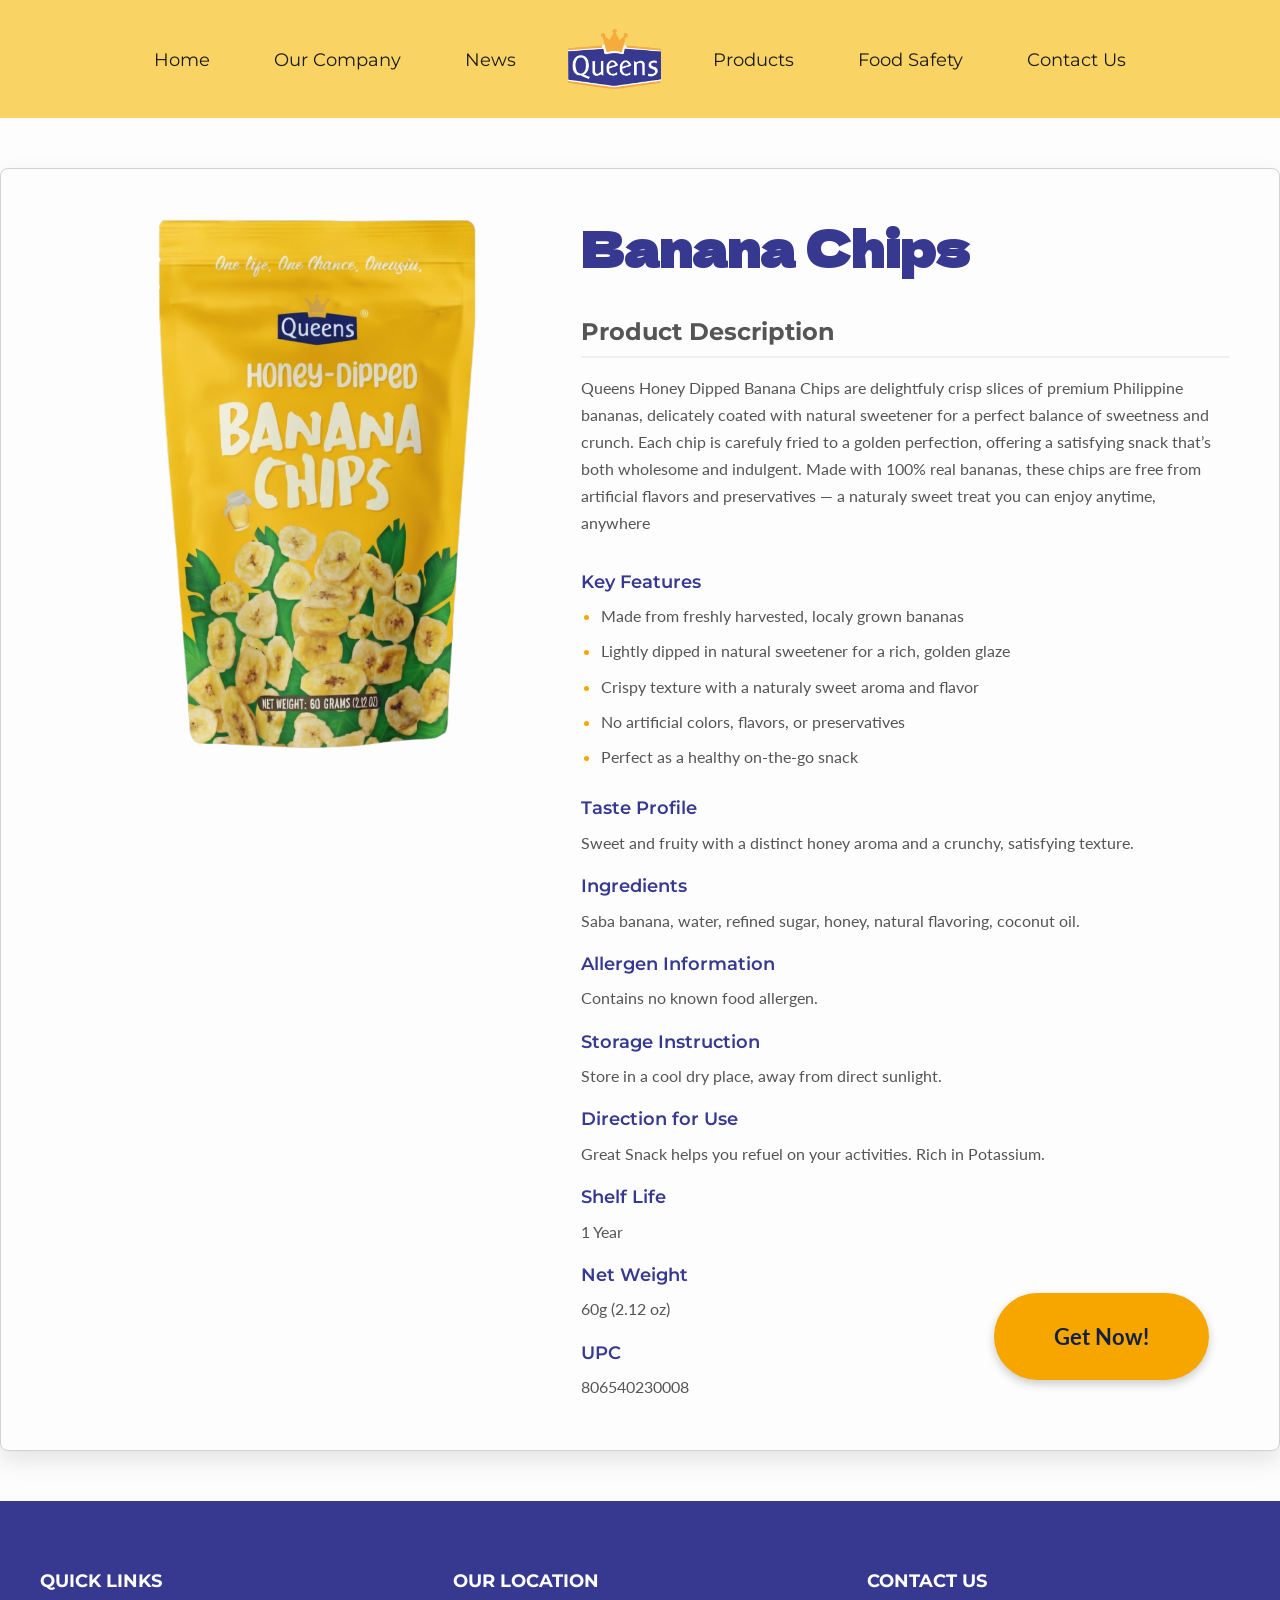
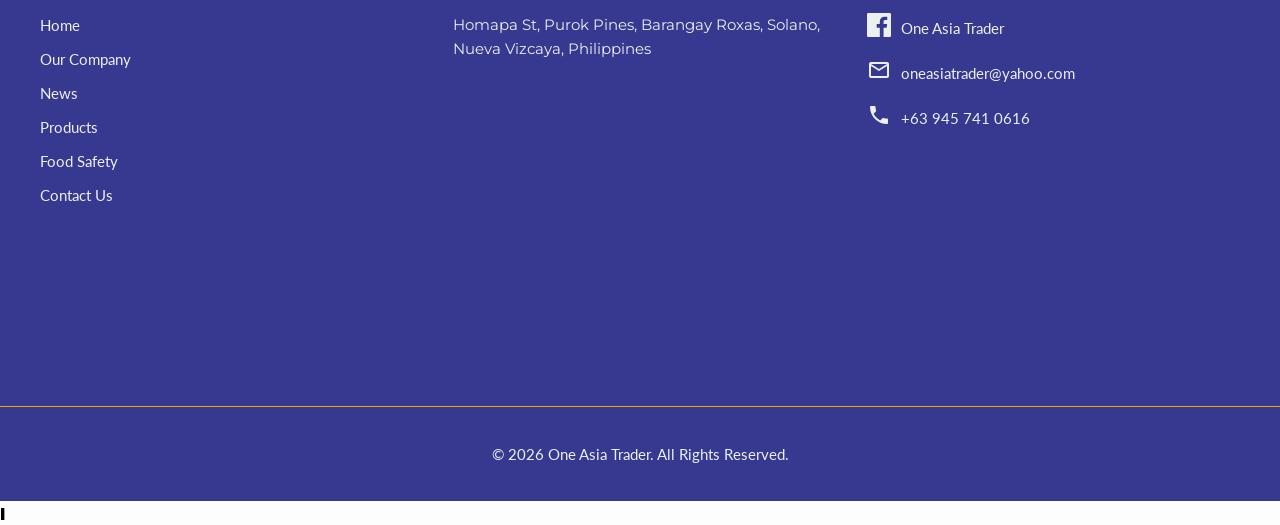
==== html/bananachips.html @ 2230888a "Update Javascript and Website responsiveness" ====
<!DOCTYPE html>
<html lang="en">
<head>
    <meta charset="UTF-8">
    <meta name="viewport" content="width=device-width, initial-scale=1.0">
    <meta name="description" content="One Asia Trader is a food products company that offers quality Filipino favorites such as coco jam, ube spread, raw forest honey, and banana chips. The website highlights the company’s story, product line, food safety certifications, latest news, and contact details, reflecting its commitment to quality, community, and customer satisfaction.">
    <title>One Asia Trader - Banana Chips</title>
    <link rel="stylesheet" href="../css/stylesheet.css">
    <link href="https://fonts.googleapis.com/css2?family=DM+Sans:ital,opsz,wght@0,9..40,100..1000;1,9..40,100..1000&family=Dela+Gothic+One&family=Lato:ital,wght@0,100;0,300;0,400;0,700;0,900;1,100;1,300;1,400;1,700;1,900&family=Montserrat:ital,wght@0,100..900;1,100..900&family=Mouse+Memoirs&family=Noto+Sans+JP:wght@100..900&family=Praise&family=Roboto:ital,wght@0,100..900;1,100..900&display=swap" rel="stylesheet">
    <link rel = "icon" href = "../Assets/Misc/logo-16x16.png">
</head>
<main>

    <header>
        <!-- Navigation Bar -->
        <nav>
            <div class="navbar">
                <ul class="nav-menu">
                    <li><a href="../index.html">Home</a></li>
                    <li><a href="./company.html">Our Company</a></li>
                    <li><a href="./news.html">News</a></li>
                    
                    <li class="logo-li">
                        <a href="../index.html" id="logo-nav-toggle">
                            <img src="../Assets/Misc/one asia trader logo png.png" alt="One Asia Trader Logo" class="logo">
                        </a>
                    </li>
                    
                    <li><a href="./products.html">Products</a></li>
                    <li><a href="./foodsafety.html">Food Safety</a></li>
                    <li><a href="./contact.html">Contact Us</a></li>
                </ul>
            </div>
        </nav>  
    </header>

    <main>
        <section class="product-section banana-chips">
  
            <div class="product-image-container">
                <img src="../Assets/Products/Honey Dipped Banana Chips.png" alt="Banana Chips" class="product-image">
            </div>

            <div class="product-details-container">

                <h1 class="product-title">Banana Chips</h1>
                <div class="product-description">
                    <h2>Product Description</h2>
                    <p>Queens Honey Dipped Banana Chips are delightfuly crisp slices of premium Philippine bananas, delicately coated with natural sweetener for a perfect balance of sweetness and crunch. Each chip is carefuly fried to a golden perfection, offering a satisfying snack that’s both wholesome and indulgent. Made with 100% real bananas, these chips are free from artificial flavors and preservatives — a naturaly sweet treat you can enjoy anytime, anywhere</p>
                </div>

                <div class="product-specs">
                    <div class="spec-item">
                        <h3>Key Features</h3>
                        <ul class="features-list">
                            <li>Made from freshly harvested, localy grown bananas</li>
                            <li>Lightly dipped in natural sweetener for a rich, golden glaze</li>
                            <li>Crispy texture with a naturaly sweet aroma and flavor</li>
                            <li>No artificial colors, flavors, or preservatives</li>
                            <li>Perfect as a healthy on-the-go snack</li>
                        </ul>
                    </div>

                    <div class="spec-item">
                        <h3>Taste Profile</h3>
                        <p>Sweet and fruity with a distinct honey aroma and a crunchy, satisfying texture.</p>
                    </div>

                    <div class="spec-item">
                        <h3>Ingredients</h3>
                        <p>Saba banana, water, refined sugar, honey, natural flavoring, coconut oil.</p>
                    </div>
                
                    <div class="spec-item">
                        <h3>Allergen Information</h3>
                        <p>Contains no known food allergen.</p>
                    </div>

                    <div class="spec-item">
                        <h3>Storage Instruction</h3>
                        <p>Store in a cool dry place, away from direct sunlight.</p>
                    </div>

                    <div class="spec-item">
                        <h3>Direction for Use</h3>
                        <p>Great Snack helps you refuel on your activities. Rich in Potassium.</p>
                    </div>

                    <div class="spec-item">
                        <h3>Shelf Life</h3>
                        <p>1 Year</p>
                    </div>

                    <div class="spec-item">
                        <h3>Net Weight</h3>
                        <p>60g (2.12 oz)</p>
                    </div>

                    <div class="spec-item">
                        <h3>UPC</h3>
                        <p>806540230008</p>
                    </div>
                </div>
                <a href="./contact.html" class="get-now-button">Get Now!</a>
            </div>
        </section>
    </main>
        <!-- Footer -->
        <footer class="site-footer">
       
            <div class="footer-main-content">
                <div class="footer-column footer-links">
                    <h3>Quick Links</h3>
                    <ul>
                        <li><a href="../index.html">Home</a></li>
                        <li><a href="../html/company.html">Our Company</a></li>
                        <li><a href="../html/news.html">News</a></li>
                        <li><a href="../html/products.html">Products</a></li>
                        <li><a href="../html/foodsafety.html">Food Safety</a></li>
                        <li><a href="../html/contact.html">Contact Us</a></li>
                    </ul>
                </div>
    
                <div class="footer-column footer-address">
                    <h3>Our Location</h3>
                    <p>Homapa St, Purok Pines, Barangay Roxas, Solano, Nueva Vizcaya, Philippines</p>
                    <div class="map-container">
                    <iframe src="https://www.google.com/maps/embed?pb=!1m18!1m12!1m3!1d6006.556764606794!2d121.18016571679611!3d16.522514137533182!2m3!1f0!2f0!3f0!3m2!1i1024!2i768!4f13.1!3m3!1m2!1s0x33904130c73280a3%3A0x4b2d24a8933a1920!2sHomapa%20St%2C%20Solano%2C%20Nueva%20Vizcaya%2C%20Philippines!5e1!3m2!1sen!2sus!4v1776072934581!5m2!1sen!2sus" 
                        style="border:0;" 
                        allowfullscreen="" 
                        loading="lazy" 
                        referrerpolicy="no-referrer-when-downgrade">
                    </iframe>
                    </div>
                </div>
    
                <div class="footer-column footer-social">
                    <h3>Contact Us</h3>
                    <div class="social-links">
                        <div class="social-item">
                            <a href="https://www.facebook.com/oneasiatrader.2016" target="_blank" class="social-icon" aria-label="Facebook"><svg xmlns="http://www.w3.org/2000/svg" viewBox="0 0 24 24"><path d="M22.675 0h-21.35c-.732 0-1.325.593-1.325 1.325v21.351c0 .731.593 1.324 1.325 1.324h11.494v-9.294h-3.128v-3.622h3.128v-2.671c0-3.1 1.893-4.788 4.659-4.788 1.325 0 2.463.099 2.795.142v3.24h-1.918c-1.504 0-1.795.715-1.795 1.763v2.313h3.587l-.467 3.622h-3.12v9.293h6.116c.73 0 1.323-.593 1.323-1.325v-21.35c0-.732-.593-1.325-1.325-1.325z"/></svg></a>
                            <a href="https://www.facebook.com/oneasiatrader.2016" target="_blank" class="social-link-text">One Asia Trader</a>
                        </div>
                        <div class="social-item">
                            <a href="mailto:oneasiatrader@yahoo.com" class="social-icon" aria-label="Email"><svg xmlns="http://www.w3.org/2000/svg" viewBox="0 0 24 24"><path d="M22 6c0-1.1-.9-2-2-2H4c-1.1 0-2 .9-2 2v12c0 1.1.9 2 2 2h16c1.1 0 2-.9 2-2V6zm-2 0l-8 5-8-5h16zm0 12H4V8l8 5 8-5v10z"/></svg></a>
                            <a href="mailto:oneasiatrader@yahoo.com" class="social-link-text">oneasiatrader@yahoo.com</a>
                        </div>
                        <div class="social-item">
                            <a href="tel:+639457410616" class="social-icon" aria-label="Phone"><svg xmlns="http://www.w3.org/2000/svg" viewBox="0 0 24 24"><path d="M6.62 10.79c1.44 2.83 3.76 5.14 6.59 6.59l2.2-2.2c.27-.27.67-.36 1.02-.24 1.12.37 2.33.57 3.57.57.55 0 1 .45 1 1V20c0 .55-.45 1-1 1-9.39 0-17-7.61-17-17 0-.55.45-1 1-1h3.5c.55 0 1 .45 1 1 0 1.25.2 2.45.57 3.57.11.35.02.74-.25 1.02l-2.2 2.2z"/></svg></a>
                            <a href="tel:+639457410616" class="social-link-text">+63 945 741 0616</a>
                        </div>
                    </div>
                </div>
            </div>
            
            <div class="footer-bottom">
                <p>&copy; 2026 One Asia Trader. All Rights Reserved.</p>
            </div>
        </footer>

        <script src="../js/website.js"></script>|
        
</body>
</html>
---- css/stylesheet.css ----
body
{
   margin: 0;
   font-family: 'Dela Gothic One', 'Lato', 'Montserrat', sans-serif;
   background-color:  #fdfdfd;
}

/* Navigation Bar CSS */
.navbar {
    background-color: #f9d464;
    margin-top: 0px;
    padding: 5px 0;
}

.navbar ul {
    display: flex;
    justify-content: center;
    align-items: center; 
    list-style: none;
    margin: 0;
    padding: 0;
}

.navbar li {
    margin: 0 20px;
}

.navbar img {
    max-height: 60px;
    max-width: 200px;           
    width: auto;
}

.navbar .logo {
    display: block;
    transition: transform 0.3s ease-in-out;
}

.navbar li a {
    color: #191919;
    text-decoration: none;
    font-family: 'Montserrat', sans-serif;
    font-size: 1.1rem;
    transition: color 0.3s, background-color 0.3s, font-size 0.3s;
    padding: 8px 12px; 
}

.navbar li:not(.logo-li) a:hover {
    background-color: #f7a600;
    color: #373990;
    font-size: 22px;
}

.navbar .logo-li:hover .logo {
    transform: scale(1.2);
}

/*Banner Section CSS*/
.banner-container {
    position: relative;
    width: 100%;
    height: 80vh;
    overflow: hidden;
    background-color: #333;
    display: flex;
    justify-content: center;
    align-items: center;
}

.slideshow-image {
    position: absolute;
    top: 0;
    left: 0;
    width: 100%;
    height: 100%;
    object-fit: cover;
    opacity: 0;
    animation: imageFade 28s infinite;
}

.banner-overlay {
    position: absolute;
    top: 0;
    left: 0;
    right: 0;
    bottom: 0;
    background-color: rgba(0, 0, 0, 0.5);
    z-index: 1;
}

.banner-content {
    position: relative;
    z-index: 2;
    color: white;
    text-align: center;
    padding: 0 20px;
}

.main-heading {
    font-size: 5.5rem;
    font-weight: bold;
    font-family: 'Dela Gothic One', sans-serif;
    margin: 0;
    line-height: 1.2;
}

.tagline {
    font-size: 1.5rem;
    font-family: 'Lato', sans-serif;
    font-weight: 300;
    margin-top: 10px;
    margin-bottom: 30px;
}

.btn-get-started {
    display: inline-block;
    background-color: #f7a600;
    color: #14213d;
    font-family: 'Montserrat', sans-serif;
    font-size: 1.1rem;
    font-weight: bold;
    text-decoration: none;
    padding: 15px 35px;
    border-radius: 50px;
    transition: all 0.3s ease;
}

.btn-get-started:hover {
    background-color: #ffffff;
    transform: translateY(-3px); 
    box-shadow: 0 10px 20px rgba(0, 0, 0, 0.2);
}

/* --- Animation --- */
.slideshow-image:nth-child(1) {
    animation-delay: 0s;
}

.slideshow-image:nth-child(2) {
    animation-delay: 4s;
}

.slideshow-image:nth-child(3) {
    animation-delay: 8s;
}

.slideshow-image:nth-child(4) {
    animation-delay: 12s;
}

.slideshow-image:nth-child(5) {
    animation-delay: 16s;
}

.slideshow-image:nth-child(6) {
    animation-delay: 20s;
}

.slideshow-image:nth-child(7) {
    animation-delay: 24s;
}

@keyframes imageFade {
    0% { opacity: 0; }
    7% { opacity: 1; } 
    14% { opacity: 1; } 
    21% { opacity: 0; } 
    100% { opacity: 0; }
}

/* Main Content Home CSS */
.know-us-section {
    padding: 80px 20px; 
    text-align: center;
    background-color: #fdfdfd;
}

.section-heading {
    max-width: 700px; 
    margin: 0 auto 50px auto; 
}

.section-heading h2 {
    font-family: 'Dela Gothic One', sans-serif;
    font-size: 3rem;
    color: #373990; 
    margin-bottom: 15px;
}

.section-heading p {
    font-family: 'Lato', sans-serif;
    font-size: 1.1rem;
    color: #555;
    line-height: 1.6;
}


.box-grid {
    display: grid;
    grid-template-columns: repeat(4, 1fr); 
    gap: 30px;
    max-width: 1200px;
    margin: 0 auto;
}

.box-card {
    background-color: #ffffff;
    border-radius: 15px; 
    box-shadow: 0 4px 20px rgba(0, 0, 0, 0.08);
    overflow: hidden;
    text-align: left;
    transition: transform 0.3s ease, box-shadow 0.3s ease;
}

.box-card:hover {
    transform: translateY(-10px); 
    box-shadow: 0 12px 25px rgba(0, 0, 0, 0.12);
}

.box-card img {
    width: 100%;
    height: auto; 
    display: block;
}

.card-content {
    padding: 25px;
}

.card-content h3 {
    font-family: 'Montserrat', sans-serif;
    font-size: 1.4rem;
    color: #333;
    margin-top: 0;
    margin-bottom: 10px;
}

.card-content p {
    font-family: 'Lato', sans-serif;
    font-size: 1rem;
    color: #666;
    line-height: 1.5;
}


.read-more-link {
    display: inline-block;
    margin-top: 15px; 
    font-family: 'Montserrat', sans-serif;
    font-weight: bold;
    color: #373990;
    text-decoration: none;
    transition: color 0.3s ease;
}

.read-more-link:hover {
    color: #f7a600; 
    text-decoration: underline; 
}

/*Footer CSS*/

.site-footer {
    background-color: #373990;
    color: #ecf0f1;
    font-size: 15px;
    line-height: 24px;
}

.footer-main-content {
    display: flex;
    flex-wrap: wrap;
    gap: 40px;
    max-width: 1200px;
    margin: 0 auto;
    padding: 50px 20px 0;
}

.footer-column {
    flex: 1;
    min-width: 280px;
    margin-bottom: 30px;
}

.footer-column h3 {
    color: #fff;
    font-size: 18px;
    margin-bottom: 20px;
    text-transform: uppercase;
    font-family: 'Montserrat', sans-serif;
}

.footer-column p{
    font-family: 'Montserrat', sans-serif;
}

.footer-links ul 
{ 
    list-style: none; 
    padding: 0; 
    margin: 0;
}
.footer-links li 
{ 
    margin-bottom: 10px; 
}
.footer-links a 
{ 
    color: #ecf0f1; 
    text-decoration: none; 
    transition: color 0.3s ease; 
    font-family: 'Lato', sans-serif;
}
.footer-links a:hover 
{ 
    color: #f7a600; 
}

.map-container 
{ 
    position: relative; 
    overflow: hidden; 
    width: 100%; 
    padding-top: 75%; 
    border-radius: 8px; 
}
.map-container iframe 
{ 
    position: absolute; 
    top: 0; 
    left: 0; 
    width: 100%; 
    height: 100%; 
    border: 0;
}

.social-links 
{ 
    display: flex; 
    flex-direction: column; 
    gap: 15px; 
}
.social-item 
{ 
    display: flex; 
    align-items: center; 
    gap: 10px; 
}
.social-icon svg 
{ 
    width: 24px; 
    height: 24px; 
    fill: #ecf0f1; 
    transition: fill 0.3s ease; 
}
.social-link-text 
{ 
    color: #ecf0f1; 
    text-decoration: none; 
    transition: color 0.3s ease;
    font-family: 'Lato', sans-serif;
}
.social-item:hover .social-icon svg, .social-item:hover .social-link-text 
{ 
    fill: #f7a600; 
    color: #f7a600; 
}

.footer-bottom {
    text-align: center;
    padding: 20px;
    margin-top: 20px;
    border-top: 1px solid #f7a600; 
    font-family: 'Lato', sans-serif;
}

/* Company CSS*/
.banner-image
{
    position: absolute;
    top: 0;
    left: 0;
    width: 100%;
    height: 100%;
    object-fit: cover;
    opacity: 100;
}
.content-company
{
    margin: 0 10% 0 10%;
    padding: 80px 20px; 
    text-align: center;
    background-color: #fdfdfd;
}
.section-heading-content p
{
    text-align: justify;
    font-family: 'Lato', sans-serif;
    font-size: 1.4rem;
    color: #555;
    line-height: 1.6;
}
.section-content h2 {
    text-align: justify;
    font-family: 'Dela Gothic One', sans-serif;
    font-size: 3rem;
    color: #373990; 
    margin-bottom: 15px;
}
.section-content p {
    text-align: justify;
    font-family: 'Lato', sans-serif;
    font-size: 1.4rem;
    color: #555;
    line-height: 1.6;
}
.section-content h3 {
    color: #373990;
    font-family: 'Montserrat', sans-serif;
}
.section-content h3:hover {
    color: #f7a600;
}

/*  Products CSS */

.product-detail-section {
    padding: 80px 20px;
    background-color: #fdfdfd;
}


.product-detail-container {
    display: flex;
    align-items: center;
    gap: 60px;
    max-width: 1100px;
    margin: 0 auto;
    margin-bottom: 40px; 
    margin-top: 40px; 
    background-color: #ffffff;
    padding: 40px;
    border-radius: 15px;
    box-shadow: 0 4px 20px rgba(0, 0, 0, 0.08);
    transition: transform 0.3s ease, box-shadow 0.3s ease;
}

.product-image-container {
    flex-basis: 45%;
}

.product-image-container img {
    width: 100%;
    height: auto;
    border-radius: 10px;
}

.product-info-container {
    flex-basis: 55%;
}

.product-info-container h2 {
    font-family: 'Dela Gothic One', sans-serif;
    font-size: 3rem;
    color: #373990; 
    margin-top: 0;
    margin-bottom: 20px;
}

.product-info-container p {
    font-family: 'Lato', sans-serif;
    font-size: 1.1rem;
    color: #555;
    line-height: 1.7;
    margin-bottom: 15px;
}
.product-detail-container:hover
{
    transform: translateY(-10px); 
    box-shadow: 0 12px 25px rgba(0, 0, 0, 0.12);
}

/* Contact CSS */

.contact-section {
    display: flex;
    flex-direction: column;
    align-items: stretch;
    gap: 0;
    max-width: 1100px;
    margin: 40px auto;
    background-color:  #fdfdfd;
    padding: 40px;
    border-radius: 15px;
    box-shadow: 0 4px 20px rgba(0, 0, 0, 0.08);
    transition: transform 0.3s ease, box-shadow 0.3s ease;
}

.contact-section h2 
{
    text-align: center;
    font-family: 'Dela Gothic One', sans-serif;
    font-size: 3rem;
    color: #373990; 
    margin-bottom: 15px;
}

.contact-section p 
{
    text-align: center;
    font-family: 'Lato', sans-serif;
    font-size: 1.4rem;
    color: #555;
    margin-top: 0;
    margin-bottom: 25px; 
    line-height: 1.6;
}

.contact-form .form-group 
{
    margin-bottom: 15px;
}

.contact-form label 
{
    display: block;
    margin-bottom: 5px;
    color: #555;
    font-family: 'Montserrat', sans-serif;
}

.contact-form input[type="text"],
.contact-form input[type="email"],
.contact-form input[type="tel"],
.contact-form select.country-code-select,
.contact-form textarea 
{
    width: 100%;
    padding: 10px;
    border: 1px solid #ddd;
    border-radius: 4px;
    box-sizing: border-box;
    font-family: 'Montserrat', sans-serif;
}

.contact-form textarea 
{
    resize: vertical;
    height: 120px;
}

/* --- NEW: Phone Input Group Layout --- */
.phone-input-group {
    display: flex;
    gap: 10px;
}

.country-code-select {
    flex: 0 0 100px; 
    background-color: #fff;
    cursor: pointer;
}

.phone-input-group input[type="tel"] {
    flex: 1; 
}
/* ------------------------------------- */

.contact-form .buttons 
{
    display: flex;
    justify-content: space-between;
    margin-top: 20px;
    gap: 10px;
}

.contact-form button.btn-submit, 
.contact-form a.btn 
{
    flex-grow: 1;
    padding: 12px;
    border: none;
    border-radius: 4px;
    color: #fff;
    background-color: #007BFF;
    cursor: pointer;
    font-size: 16px;
    text-align: center;
    text-decoration: none;
    display: inline-block;
    font-family: 'Montserrat', sans-serif;
    box-sizing: border-box;
}

.contact-form button.btn-submit:hover, 
.contact-form a.btn:hover 
{
    background-color: #0056b3;
}

.contact-form a 
{
    text-decoration: none;
    flex-grow: 1;
    font-family: 'Montserrat', sans-serif;
}

.news-section 
{
    max-width: 1200px;
    margin: 0 auto;
    background-color:  #fdfdfd;
    padding: 40px;
    margin-bottom: 60px;
}
  
.section-title 
{
    text-align: center;
    font-family: 'Dela Gothic One', sans-serif;
    font-size: 3rem;
    color: #373990; 
    margin-bottom: 40px;
}
  
.news-article 
{
    display: flex;
    align-items: flex-start;
    padding-top: 25px;
    border-top: 1px solid #e9ebee;
}
  
.news-article:first-of-type 
{
    border-top: none;
    padding-top: 0;
}
  
.news-image 
{
    width: 600px;
    height: 600px;
    object-fit: cover;
    margin-right: 30px;
    flex-shrink: 0;
}
  
.news-content 
{
    display: flex;
    flex-direction: column;
}
  
.news-title 
{
    font-family: 'Montserrat', sans-serif;
    font-size: 1.5rem;
    color: #555;
    line-height: 1.7;
    margin-bottom: 15px;
}
  
.news-description 
{
    font-family: 'Lato', sans-serif;
    font-size: 1.1rem;
    color: #555;
    line-height: 1.6;
    margin-bottom: 15px;
}
  
/*Food Safety CSS*/
.certifications-section 
{
    max-width: 1500px;
    margin: 60px auto;
    padding: 20px;
    text-align: center;
}
  
.food-safety-title 
{
    font-family: 'Dela Gothic One', sans-serif;
    font-size: 3rem;
    color: #373990;
    margin-bottom: 40px;
}
  
.logos-container 
{
    display: flex;
    justify-content: center;
    align-items: center;
    flex-wrap: wrap;
    gap: 60px;
    margin-bottom: 50px;
}
  
.cert-logo 
{
    width: 300px;
    height: 300px;
    object-fit: contain;
}
  
.safety-paragraph 
{
    font-size: 1.1rem;
    text-align: justify;
    font-family: 'Lato', sans-serif;
    line-height: 1.6;
    max-width: 800px;
    margin: 0 auto;
    color: #555;
}
  
/* Per Product Page CSS */
.product-section 
{
    display: flex;
    flex-wrap: wrap;
    max-width: 2200px;
    margin: 50px auto;
    padding: 50px;
    background-color:  #fdfdfd;
    border-radius: 8px;
    border: 1px solid #d1d1d1;
    box-shadow: 0 10px 25px rgba(0,0,0,0.1);
    font-family: 'Montserrat', sans-serif;
    font-family: 'Lato', sans-serif;
    position: relative;
}

.product-image 
{
    width: 1000px;
    height: 1000px;
    max-width: 100%;
    height: auto;
    object-fit: cover;
    border-radius: 8px;
}

.product-details-container 
{
    flex: 1 1 600px;
    display: flex;
    flex-direction: column;
    position: relative;
}
  
.product-title 
{
    font-size: 3rem;;
    font-family: 'Dela Gothic One', sans-serif;
    margin-top: 0;
    margin-bottom: 20px;
    color: #373990; 
    line-height: 1.2;
}
  
.product-description h2
{
    font-size: 24px;
    margin-bottom: 10px;
    border-bottom: 2px solid #f0f0f0;
    padding-bottom: 10px;
    font-family: 'Montserrat', sans-serif;
    color: #555;
}
  
.product-description p 
{
    font-size: 16px;
    margin-bottom: 30px;
    line-height: 1.7;
    font-family: 'Lato', sans-serif;
    color: #555;
}
  
.product-specs 
{
    display: grid;
    grid-template-columns: 1fr;
    gap: 15px;
}
  
.spec-item h3 
{
    font-size: 18px;
    font-weight: 600;
    color: #373990; 
    margin: 0 0 5px 0;
    line-height: 1.7;
    font-family: 'Montserrat', sans-serif;
}
.spec-item p
{
    font-size: 16px;
    margin: 0;
    line-height: 1.7;
    font-family: 'Lato', sans-serif;
    color: #555;
}
.features-list
{
    list-style-type: disc;
    margin: 0;
    padding-left: 20px;
    font-size: 16px;
    line-height: 1.7;
    font-family: 'Lato', sans-serif;
    color: #555;
} 
.features-list li 
{
    margin-bottom: 8px;
}
.features-list li::marker
{
   color: #f7a600; 
}

.get-now-button {
    position: absolute;
    bottom: 20px;
    right: 20px;
    padding: 30px 60px;
    font-size: 1.4rem;
    font-weight: bold;
    text-decoration: none;
    background-color: #f7a600;
    color:  #14213d;
    border: none;
    border-radius: 50px;
    box-shadow: 0 4px 10px rgba(0, 0, 0, 0.2);
    cursor: pointer;
    transition: all 0.3s ease;
}

.get-now-button:hover {
    background-color: #ffffff;
    transform: translateY(-3px); 
    box-shadow: 0 10px 20px rgba(0, 0, 0, 0.2);
}

/* Tablet (769px to 1024px) */
@media (max-width: 1024px) {

    .main-heading 
    {
        font-size: 4.5rem;
    }
    .tagline 
    {
        font-size: 1.3rem;
    }
    .box-grid 
    {
        grid-template-columns: repeat(2, 1fr);
        max-width: 90%;
    }
    .footer-main-content 
    {
        gap: 30px;
    }
    .content-company 
    {
        margin: 0 5%;
    }
    .product-detail-container, .product-section 
    {
        flex-direction: column;
        gap: 30px;
        padding: 30px;
        margin: 20px auto;
    }
    .news-article 
    {
        flex-direction: column;
        align-items: center;
    }
    .news-image 
    {
        width: 100%;
        height: auto;
        margin-right: 0;
        margin-bottom: 20px;
    }
    .product-image 
    {
       width: 100%; 
    }
    .get-now-button 
    {
        bottom: 20px;
        right: 20px;
        padding: 18px 45px;
        font-size: 1.2rem;
    }
    .contact-section {
        padding: 30px;
        margin: 20px 5%;
    }
}

/* Tablets and Mobile Phones (992px) = Navigation Bar */
@media (max-width: 992px) 
{    
    .nav-menu 
    {
        flex-direction: column;
    }

    .nav-menu > li:not(.logo-li) 
    {
        max-height: 0;
        overflow: hidden;
        opacity: 0;
        padding: 0;
        margin: 0 20px;
        transition: all 0.4s ease-out;
    }
    
    .logo-li {
        order: -1; 
        margin-bottom: 10px;
    }
    
    #logo-nav-toggle {
        cursor: pointer;
    }

    .nav-open .nav-menu > li:not(.logo-li) {
        max-height: 100px;
        opacity: 1;
        padding: 8px 12px;
        margin: 5px 20px;
    }
    .contact-form .buttons {
        flex-direction: column;
        gap: 15px;
    }

    .contact-form button.btn-submit, 
    .contact-form a.btn {
        width: 100%;
    }
}

/* Mobile Phone (up to 768px) */
@media (max-width: 768px) {

    /* Banner */
    .banner-container 
    {
        height: 60vh;
    }
    .main-heading 
    {
        font-size: 2.8rem;
    }
    .tagline 
    {
        font-size: 1.1rem;
    }
    .btn-get-started 
    {
        padding: 12px 28px;
        font-size: 1rem;
    }
    .know-us-section, .content-company, .product-detail-section, .news-section, .certifications-section 
    {
        padding: 40px 15px;
    }
    .section-heading h2, .section-content h2, .product-info-container h2, .contact-section h2, .section-title, .food-safety-title, .product-title 
    {
        font-size: 2.2rem;
        text-align: center;
    }
    .contact-section {
        margin: 20px 10px;
    }
    .section-heading-content p, .section-content p 
    {
         text-align: left;
    }

    /* Card Grid */
    .box-grid 
    {
        grid-template-columns: 1fr;
        max-width: 100%;
    }

    /* Company & Product Pages */
    .content-company 
    {
        margin: 0;
    }
    .product-detail-container, .product-section 
    {
        flex-direction: column;
        padding: 20px;
        margin: 20px 10px;
    }
    
    /* News Section */
    .news-article 
    {
        flex-direction: column;
        align-items: center;
    }
    .news-image 
    {
        width: 100%;
        height: auto;
        margin-right: 0;
        margin-bottom: 20px;
    }

    /* Footer */
    .footer-main-content 
    {
        flex-direction: column;
        align-items: center;
        text-align: center;
    }
    .footer-column 
    {
        min-width: 100%;
    }
    .social-links 
    {
        align-items: center;
    }

    /* Food Safety Logos */
    .cert-logo 
    {
        width: 150px;
        height: 150px;
        gap: 20px;
    }
    
    /* Product Box Style Section */
    .product-section 
    {
        padding: 20px;
    }
    .product-details-container 
    {
        flex-basis: 100%;
    }
    .get-now-button 
    {
        bottom: 10px;
        right: 10px;
        padding: 15px 40px;
        font-size: 1.1rem;
    }
}
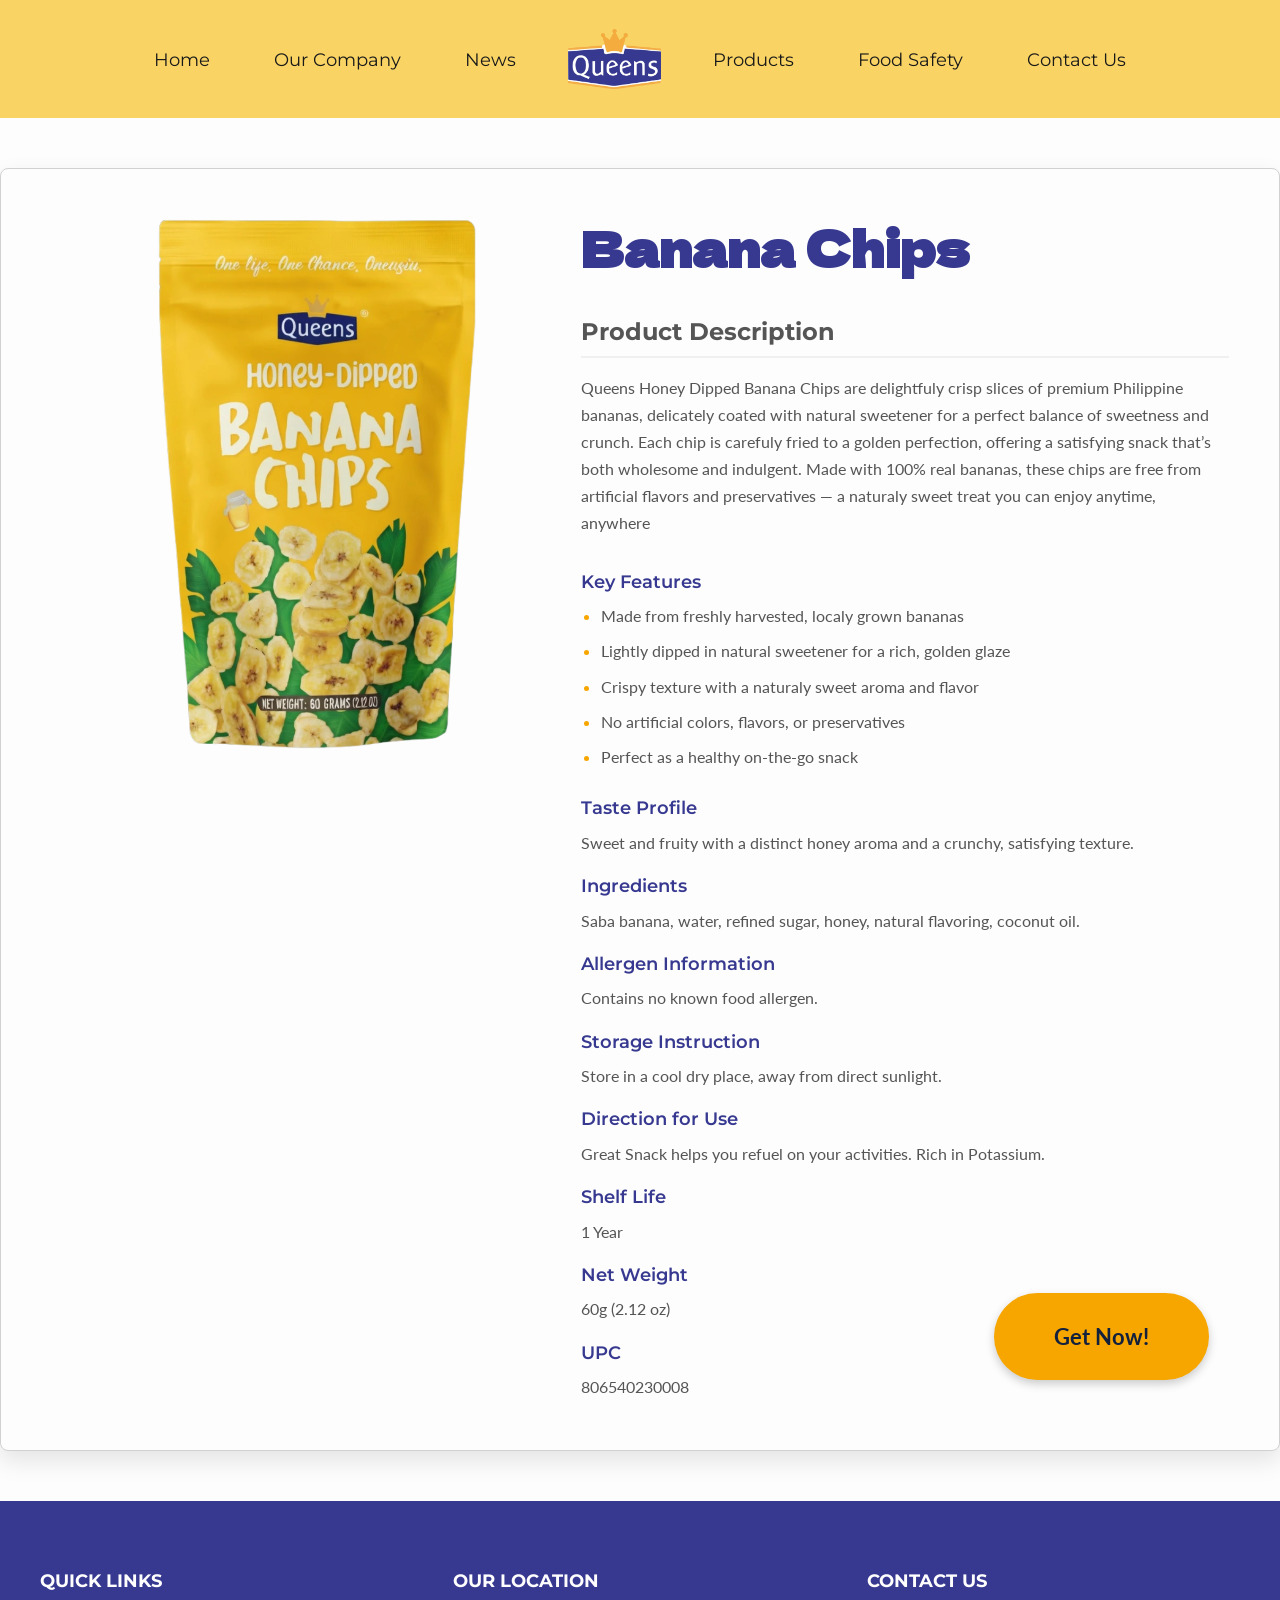
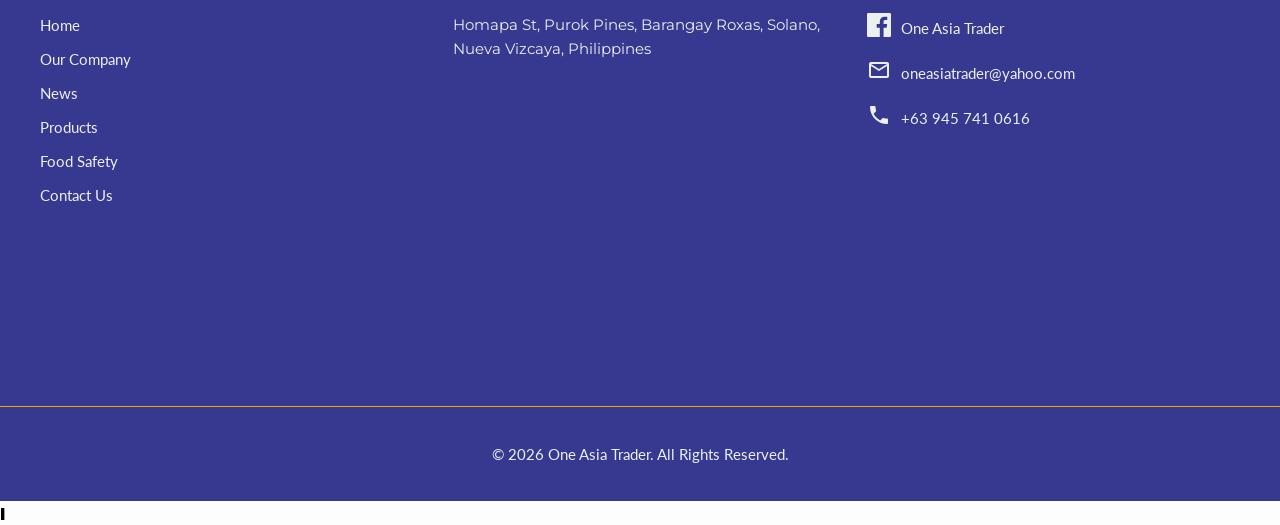
==== commit 5a7ddc76: "Images change format to webp" ====
--- a/html/bananachips.html
+++ b/html/bananachips.html
@@ -7,7 +7,7 @@
     <title>One Asia Trader - Banana Chips</title>
     <link rel="stylesheet" href="../css/stylesheet.css">
     <link href="https://fonts.googleapis.com/css2?family=DM+Sans:ital,opsz,wght@0,9..40,100..1000;1,9..40,100..1000&family=Dela+Gothic+One&family=Lato:ital,wght@0,100;0,300;0,400;0,700;0,900;1,100;1,300;1,400;1,700;1,900&family=Montserrat:ital,wght@0,100..900;1,100..900&family=Mouse+Memoirs&family=Noto+Sans+JP:wght@100..900&family=Praise&family=Roboto:ital,wght@0,100..900;1,100..900&display=swap" rel="stylesheet">
-    <link rel = "icon" href = "../Assets/Misc/logo-16x16.png">
+    <link rel = "icon" href = "../Assets/Misc/logo-16x16.webp">
 </head>
 <main>
 
@@ -22,7 +22,7 @@
                     
                     <li class="logo-li">
                         <a href="../index.html" id="logo-nav-toggle">
-                            <img src="../Assets/Misc/one asia trader logo png.png" alt="One Asia Trader Logo" class="logo">
+                            <img src="../Assets/Misc/one asia trader logo.webp" alt="One Asia Trader Logo" class="logo">
                         </a>
                     </li>
                     
@@ -38,7 +38,7 @@
         <section class="product-section banana-chips">
   
             <div class="product-image-container">
-                <img src="../Assets/Products/Honey Dipped Banana Chips.png" alt="Banana Chips" class="product-image">
+                <img src="../Assets/Products/Honey Dipped Banana Chips.webp" alt="Banana Chips" class="product-image">
             </div>
 
             <div class="product-details-container">
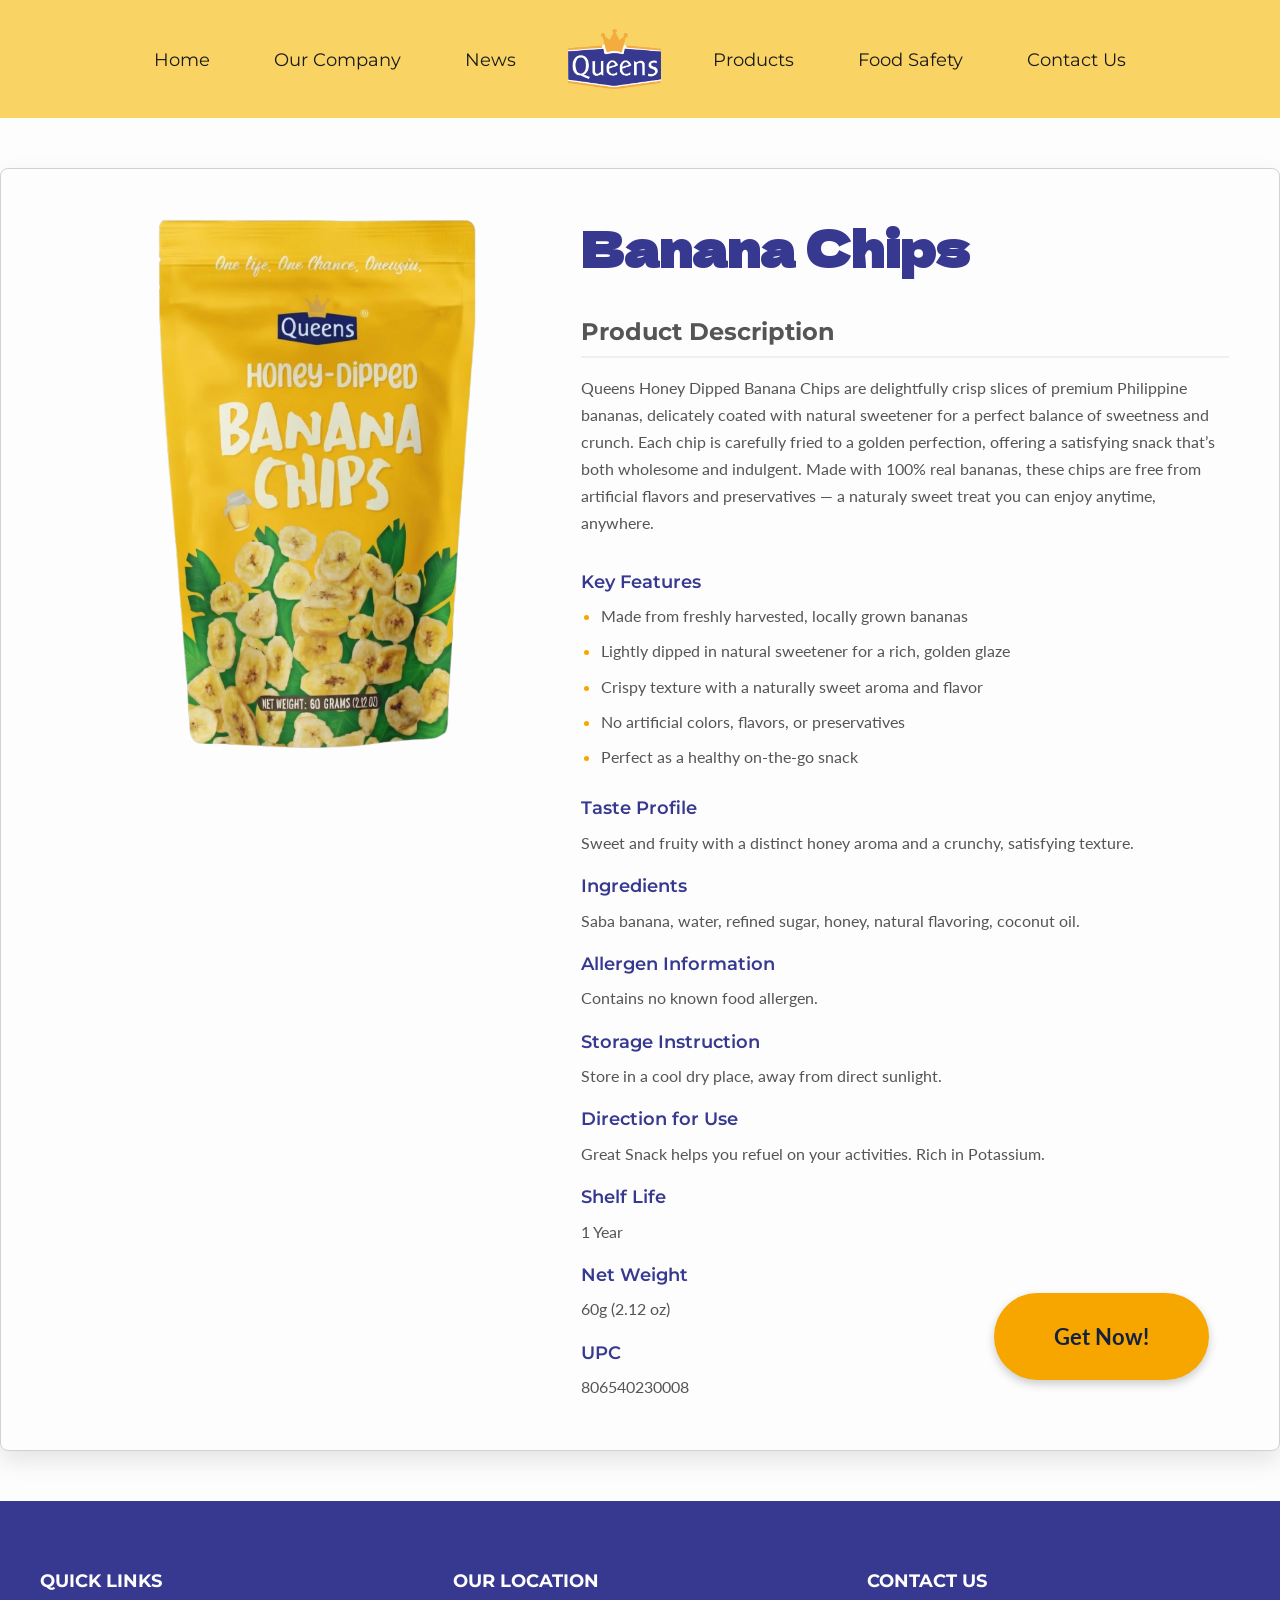
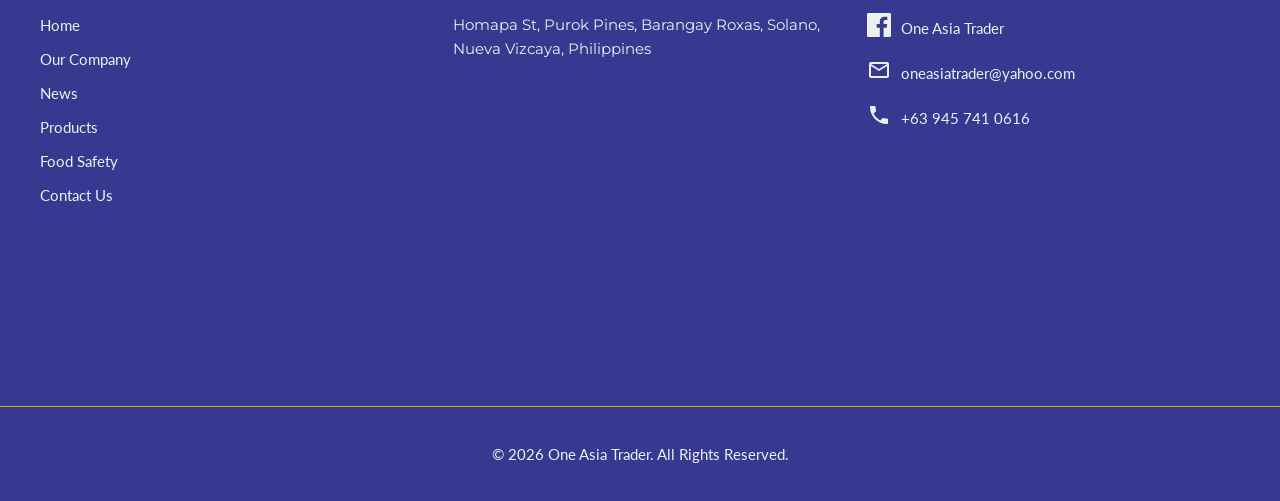
==== commit 4632758f: "Removed Unnecessary code line in HTML" ====
--- a/html/bananachips.html
+++ b/html/bananachips.html
@@ -6,11 +6,10 @@
     <meta name="description" content="One Asia Trader is a food products company that offers quality Filipino favorites such as coco jam, ube spread, raw forest honey, and banana chips. The website highlights the company’s story, product line, food safety certifications, latest news, and contact details, reflecting its commitment to quality, community, and customer satisfaction.">
     <title>One Asia Trader - Banana Chips</title>
     <link rel="stylesheet" href="../css/stylesheet.css">
-    <link href="https://fonts.googleapis.com/css2?family=DM+Sans:ital,opsz,wght@0,9..40,100..1000;1,9..40,100..1000&family=Dela+Gothic+One&family=Lato:ital,wght@0,100;0,300;0,400;0,700;0,900;1,100;1,300;1,400;1,700;1,900&family=Montserrat:ital,wght@0,100..900;1,100..900&family=Mouse+Memoirs&family=Noto+Sans+JP:wght@100..900&family=Praise&family=Roboto:ital,wght@0,100..900;1,100..900&display=swap" rel="stylesheet">
+    <link href="https://fonts.googleapis.com/css2?family=Dela+Gothic+One&family=Lato:wght@300;400;700&family=Montserrat:wght@400;600;700&display=swap" rel="stylesheet">
     <link rel = "icon" href = "../Assets/Misc/logo-16x16.webp">
 </head>
-<main>
-
+<body>
     <header>
         <!-- Navigation Bar -->
         <nav>
@@ -35,7 +34,7 @@
     </header>
 
     <main>
-        <section class="product-section banana-chips">
+        <section class="product-section">
   
             <div class="product-image-container">
                 <img src="../Assets/Products/Honey Dipped Banana Chips.webp" alt="Banana Chips" class="product-image">
@@ -46,16 +45,16 @@
                 <h1 class="product-title">Banana Chips</h1>
                 <div class="product-description">
                     <h2>Product Description</h2>
-                    <p>Queens Honey Dipped Banana Chips are delightfuly crisp slices of premium Philippine bananas, delicately coated with natural sweetener for a perfect balance of sweetness and crunch. Each chip is carefuly fried to a golden perfection, offering a satisfying snack that’s both wholesome and indulgent. Made with 100% real bananas, these chips are free from artificial flavors and preservatives — a naturaly sweet treat you can enjoy anytime, anywhere</p>
+                    <p>Queens Honey Dipped Banana Chips are delightfully crisp slices of premium Philippine bananas, delicately coated with natural sweetener for a perfect balance of sweetness and crunch. Each chip is carefully fried to a golden perfection, offering a satisfying snack that’s both wholesome and indulgent. Made with 100% real bananas, these chips are free from artificial flavors and preservatives — a naturaly sweet treat you can enjoy anytime, anywhere.</p>
                 </div>
 
                 <div class="product-specs">
                     <div class="spec-item">
                         <h3>Key Features</h3>
                         <ul class="features-list">
-                            <li>Made from freshly harvested, localy grown bananas</li>
+                            <li>Made from freshly harvested, locally grown bananas</li>
                             <li>Lightly dipped in natural sweetener for a rich, golden glaze</li>
-                            <li>Crispy texture with a naturaly sweet aroma and flavor</li>
+                            <li>Crispy texture with a naturally sweet aroma and flavor</li>
                             <li>No artificial colors, flavors, or preservatives</li>
                             <li>Perfect as a healthy on-the-go snack</li>
                         </ul>
@@ -158,7 +157,7 @@
             </div>
         </footer>
 
-        <script src="../js/website.js"></script>|
+        <script src="../js/website.js"></script>
         
 </body>
 </html>
--- a/css/stylesheet.css
+++ b/css/stylesheet.css
@@ -383,7 +383,7 @@
     width: 100%;
     height: 100%;
     object-fit: cover;
-    opacity: 100;
+    opacity: 1;
 }
 .content-company
 {
@@ -727,7 +727,6 @@
     border-radius: 8px;
     border: 1px solid #d1d1d1;
     box-shadow: 0 10px 25px rgba(0,0,0,0.1);
-    font-family: 'Montserrat', sans-serif;
     font-family: 'Lato', sans-serif;
     position: relative;
 }
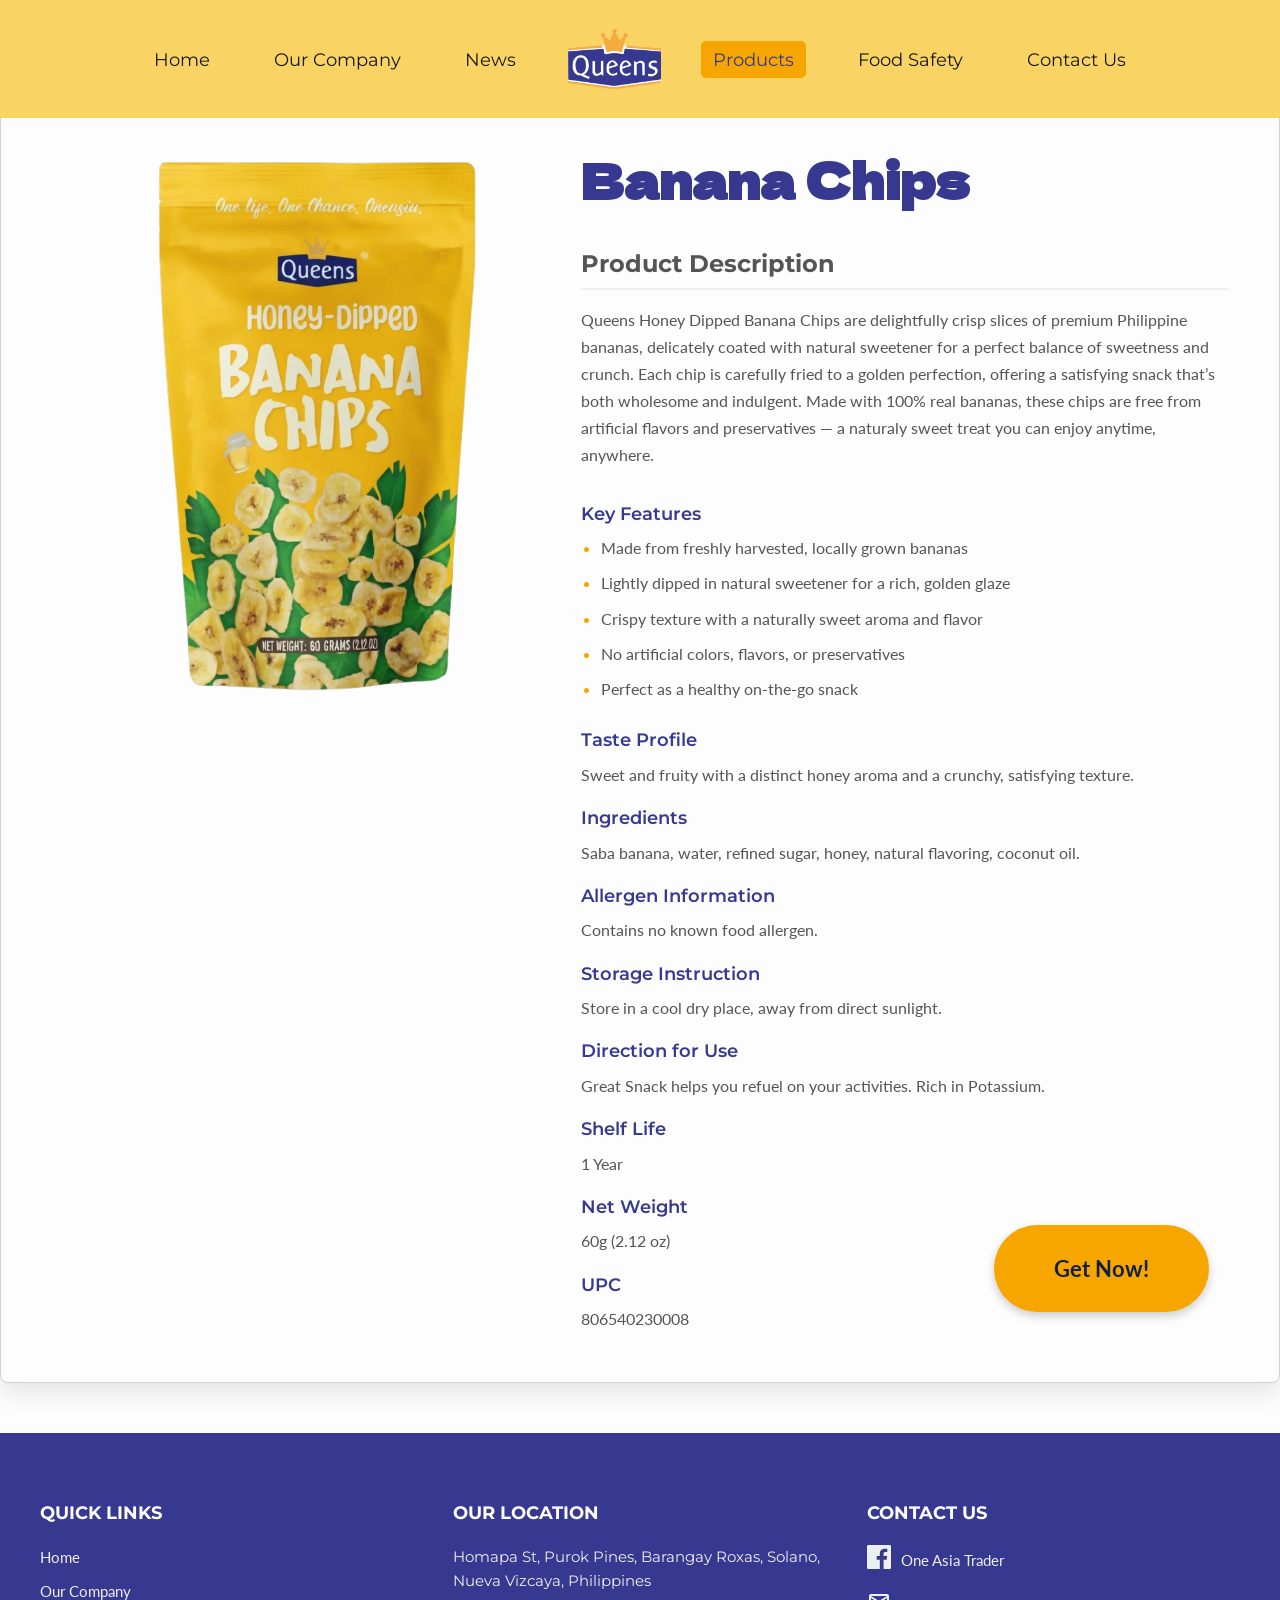
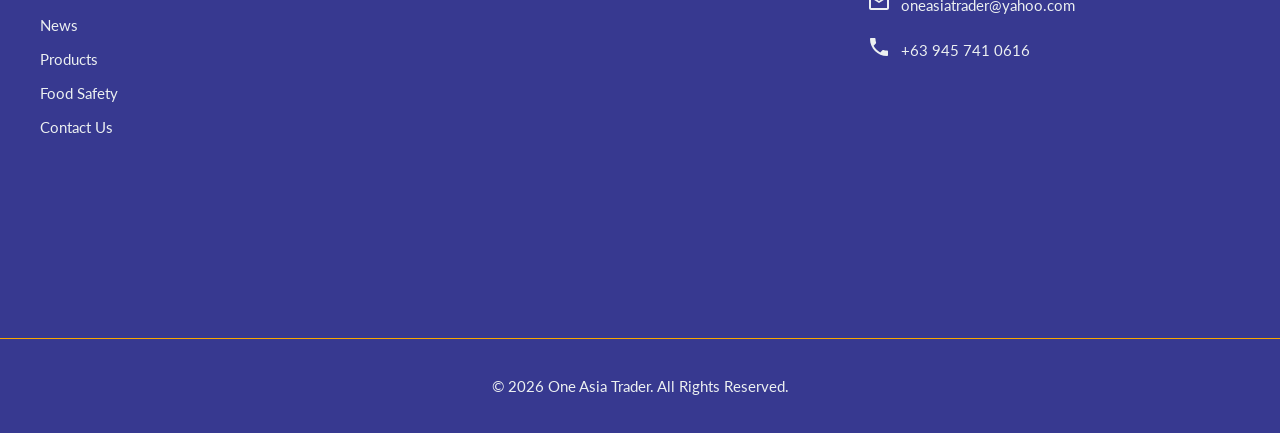
==== commit 4bb450df: "updated navbar and media" ====
--- a/html/bananachips.html
+++ b/html/bananachips.html
@@ -25,7 +25,7 @@
                         </a>
                     </li>
                     
-                    <li><a href="./products.html">Products</a></li>
+                    <li><a href="./products.html" class="active">Products</a></li>
                     <li><a href="./foodsafety.html">Food Safety</a></li>
                     <li><a href="./contact.html">Contact Us</a></li>
                 </ul>
--- a/css/stylesheet.css
+++ b/css/stylesheet.css
@@ -8,8 +8,12 @@
 /* Navigation Bar CSS */
 .navbar {
     background-color: #f9d464;
-    margin-top: 0px;
     padding: 5px 0;
+    position: fixed;
+    top: 0;
+    left: 0;
+    width: 100%;
+    z-index: 1000;
 }
 
 .navbar ul {
@@ -23,6 +27,12 @@
 
 .navbar li {
     margin: 0 20px;
+}
+
+.navbar li a.active {
+    background-color: #f7a600;
+    color: #373990;
+    border-radius: 5px;
 }
 
 .navbar img {
@@ -65,6 +75,7 @@
     display: flex;
     justify-content: center;
     align-items: center;
+    margin-top: 100px;
 }
 
 .slideshow-image {
@@ -383,7 +394,6 @@
     width: 100%;
     height: 100%;
     object-fit: cover;
-    opacity: 1;
 }
 .content-company
 {
@@ -392,7 +402,7 @@
     text-align: center;
     background-color: #fdfdfd;
 }
-.section-heading-content p
+.section-heading-content p, .section-content p
 {
     text-align: justify;
     font-family: 'Lato', sans-serif;
@@ -407,13 +417,7 @@
     color: #373990; 
     margin-bottom: 15px;
 }
-.section-content p {
-    text-align: justify;
-    font-family: 'Lato', sans-serif;
-    font-size: 1.4rem;
-    color: #555;
-    line-height: 1.6;
-}
+
 .section-content h3 {
     color: #373990;
     font-family: 'Montserrat', sans-serif;
@@ -435,18 +439,18 @@
     align-items: center;
     gap: 60px;
     max-width: 1100px;
-    margin: 0 auto;
-    margin-bottom: 40px; 
-    margin-top: 40px; 
+    margin: 40px auto; 
     background-color: #ffffff;
     padding: 40px;
     border-radius: 15px;
     box-shadow: 0 4px 20px rgba(0, 0, 0, 0.08);
     transition: transform 0.3s ease, box-shadow 0.3s ease;
+    
 }
 
 .product-image-container {
     flex-basis: 45%;
+    padding-top: 60px;
 }
 
 .product-image-container img {
@@ -457,6 +461,7 @@
 
 .product-info-container {
     flex-basis: 55%;
+
 }
 
 .product-info-container h2 {
@@ -493,7 +498,7 @@
     padding: 40px;
     border-radius: 15px;
     box-shadow: 0 4px 20px rgba(0, 0, 0, 0.08);
-    transition: transform 0.3s ease, box-shadow 0.3s ease;
+    margin-top: 170px;
 }
 
 .contact-section h2 
@@ -549,7 +554,7 @@
     height: 120px;
 }
 
-/* --- NEW: Phone Input Group Layout --- */
+/*  Phone Input Group Layout */
 .phone-input-group {
     display: flex;
     gap: 10px;
@@ -564,7 +569,6 @@
 .phone-input-group input[type="tel"] {
     flex: 1; 
 }
-/* ------------------------------------- */
 
 .contact-form .buttons 
 {
@@ -598,13 +602,7 @@
     background-color: #0056b3;
 }
 
-.contact-form a 
-{
-    text-decoration: none;
-    flex-grow: 1;
-    font-family: 'Montserrat', sans-serif;
-}
-
+/* News CSS*/
 .news-section 
 {
     max-width: 1200px;
@@ -621,6 +619,7 @@
     font-size: 3rem;
     color: #373990; 
     margin-bottom: 40px;
+    padding-top: 70px;
 }
   
 .news-article 
@@ -736,7 +735,6 @@
     width: 1000px;
     height: 1000px;
     max-width: 100%;
-    height: auto;
     object-fit: cover;
     border-radius: 8px;
 }
@@ -751,9 +749,9 @@
   
 .product-title 
 {
-    font-size: 3rem;;
+    font-size: 3rem;
     font-family: 'Dela Gothic One', sans-serif;
-    margin-top: 0;
+    margin-top: 50px;
     margin-bottom: 20px;
     color: #373990; 
     line-height: 1.2;
@@ -769,12 +767,11 @@
     color: #555;
 }
   
-.product-description p 
+.product-description p, .spec-item p, .features-list 
 {
     font-size: 16px;
     margin-bottom: 30px;
     line-height: 1.7;
-    font-family: 'Lato', sans-serif;
     color: #555;
 }
   
@@ -796,21 +793,13 @@
 }
 .spec-item p
 {
-    font-size: 16px;
     margin: 0;
-    line-height: 1.7;
-    font-family: 'Lato', sans-serif;
-    color: #555;
 }
 .features-list
 {
     list-style-type: disc;
     margin: 0;
-    padding-left: 20px;
-    font-size: 16px;
-    line-height: 1.7;
-    font-family: 'Lato', sans-serif;
-    color: #555;
+    padding-left: 20px;;
 } 
 .features-list li 
 {
@@ -875,6 +864,7 @@
         padding: 30px;
         margin: 20px auto;
     }
+ 
     .news-article 
     {
         flex-direction: column;
@@ -889,7 +879,9 @@
     }
     .product-image 
     {
-       width: 100%; 
+       width: 100%;
+       height: auto;
+       margin-top: 50px;
     }
     .get-now-button 
     {
@@ -899,7 +891,7 @@
         font-size: 1.2rem;
     }
     .contact-section {
-        padding: 30px;
+        padding-top: 100px;
         margin: 20px 5%;
     }
 }
@@ -952,6 +944,8 @@
 @media (max-width: 768px) {
 
     /* Banner */
+
+
     .banner-container 
     {
         height: 60vh;
@@ -1044,10 +1038,6 @@
     }
     
     /* Product Box Style Section */
-    .product-section 
-    {
-        padding: 20px;
-    }
     .product-details-container 
     {
         flex-basis: 100%;
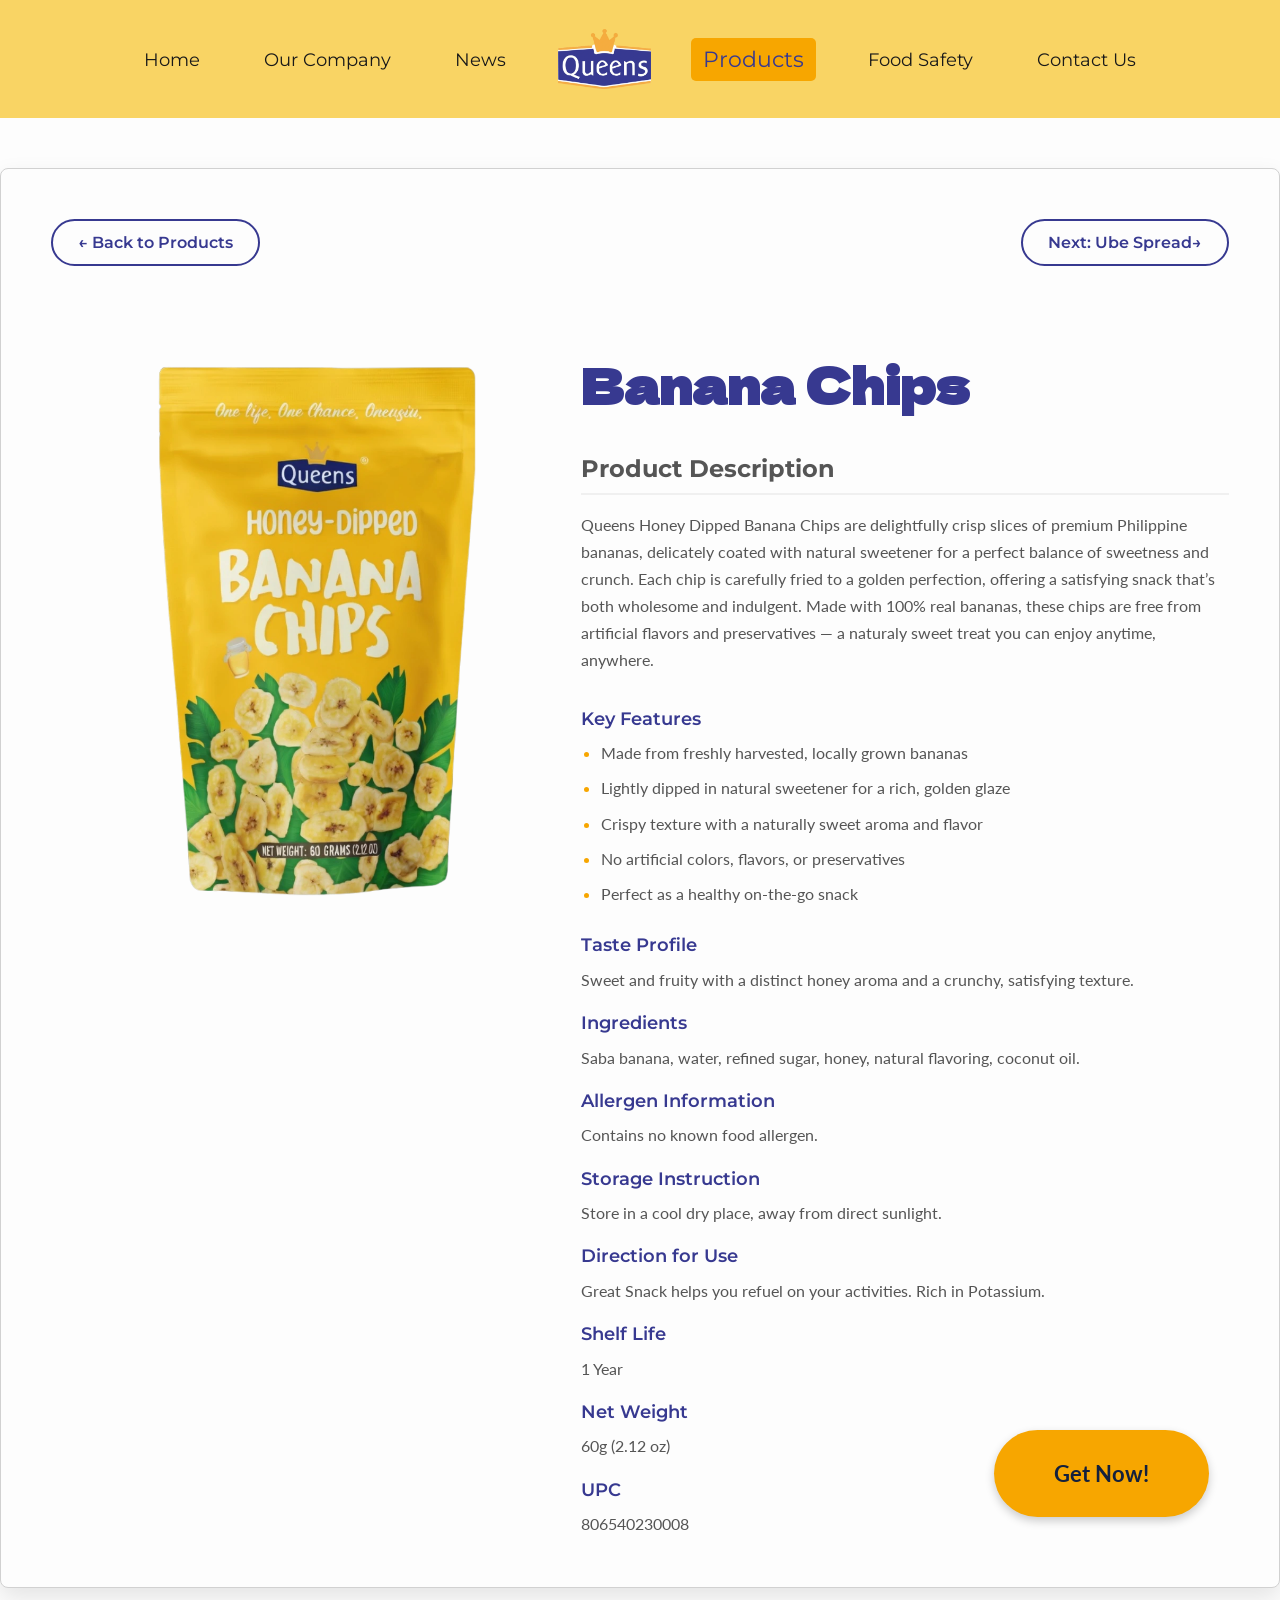
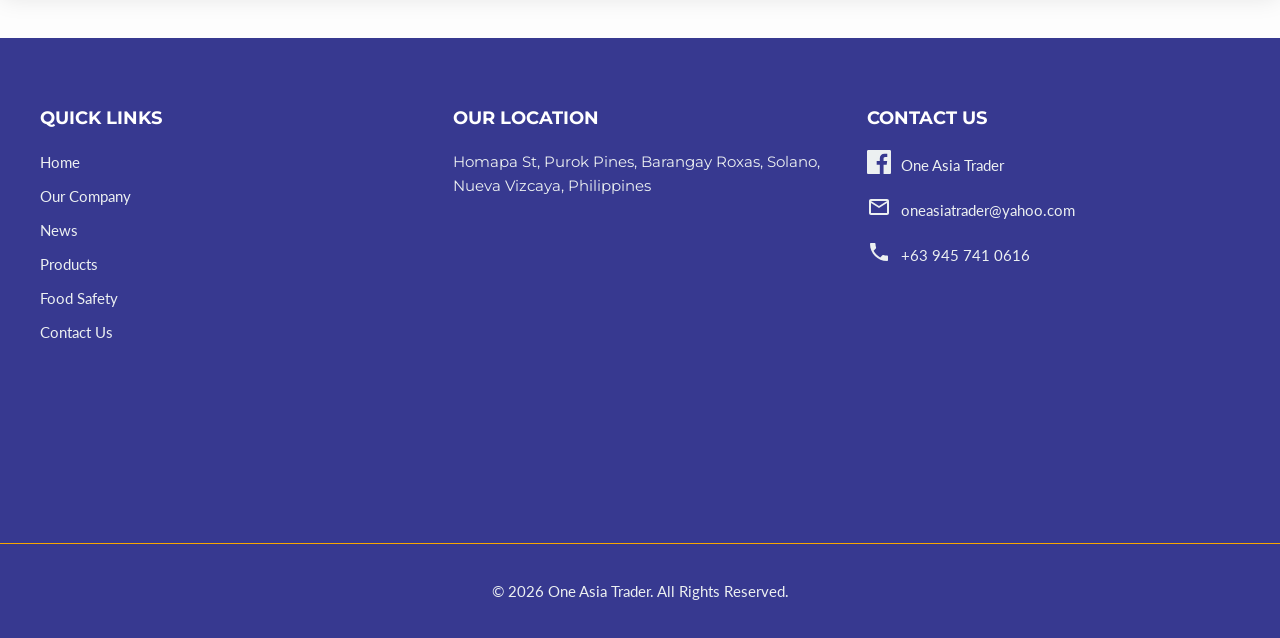
==== commit e8336028: "Major Update on CSS and HTML responsiveness" ====
--- a/html/bananachips.html
+++ b/html/bananachips.html
@@ -10,24 +10,35 @@
     <link rel = "icon" href = "../Assets/Misc/logo-16x16.webp">
 </head>
 <body>
+
     <header>
-        <!-- Navigation Bar -->
         <nav>
             <div class="navbar">
+                
+                <a href="../index.html" class="mobile-logo">
+                    <img src="../Assets/Misc/one asia trader logo.webp" alt="One Asia Trader Logo" class="logo">
+                </a>
+    
+                <div class="hamburger" id="hamburger-menu">
+                    <span class="bar"></span>
+                    <span class="bar"></span>
+                    <span class="bar"></span>
+                </div>
+    
                 <ul class="nav-menu">
                     <li><a href="../index.html">Home</a></li>
-                    <li><a href="./company.html">Our Company</a></li>
-                    <li><a href="./news.html">News</a></li>
+                    <li><a href="../html/company.html">Our Company</a></li>
+                    <li><a href="../html/news.html">News</a></li>
                     
-                    <li class="logo-li">
-                        <a href="../index.html" id="logo-nav-toggle">
+                    <li class="logo-li desktop-logo">
+                        <a href="../index.html">
                             <img src="../Assets/Misc/one asia trader logo.webp" alt="One Asia Trader Logo" class="logo">
                         </a>
                     </li>
                     
-                    <li><a href="./products.html" class="active">Products</a></li>
-                    <li><a href="./foodsafety.html">Food Safety</a></li>
-                    <li><a href="./contact.html">Contact Us</a></li>
+                    <li><a href="../html/products.html" class="active">Products</a></li>
+                    <li><a href="../html/foodsafety.html">Food Safety</a></li>
+                    <li><a href="../html/contact.html">Contact Us</a></li>
                 </ul>
             </div>
         </nav>  
@@ -36,6 +47,11 @@
     <main>
         <section class="product-section">
   
+            <div class="product-nav-buttons">
+                <a href="../html/products.html" class="nav-btn prev-btn">&larr; Back to Products</a>
+                <a href="../html/ubespread.html" class="nav-btn next-btn">Next: Ube Spread&rarr;</a>
+            </div>
+
             <div class="product-image-container">
                 <img src="../Assets/Products/Honey Dipped Banana Chips.webp" alt="Banana Chips" class="product-image">
             </div>
--- a/css/stylesheet.css
+++ b/css/stylesheet.css
@@ -9,13 +9,14 @@
 .navbar {
     background-color: #f9d464;
     padding: 5px 0;
-    position: fixed;
+    position: sticky; 
     top: 0;
-    left: 0;
-    width: 100%;
     z-index: 1000;
 }
 
+.mobile-logo {
+    display: none;
+}
 .navbar ul {
     display: flex;
     justify-content: center;
@@ -59,10 +60,18 @@
     background-color: #f7a600;
     color: #373990;
     font-size: 22px;
+    border-radius: 5px;
 }
 
 .navbar .logo-li:hover .logo {
     transform: scale(1.2);
+}
+
+.navbar li a.active {
+    background-color: #f7a600;
+    color: #373990;
+    font-size: 22px;
+    border-radius: 5px; 
 }
 
 /*Banner Section CSS*/
@@ -75,7 +84,6 @@
     display: flex;
     justify-content: center;
     align-items: center;
-    margin-top: 100px;
 }
 
 .slideshow-image {
@@ -498,7 +506,6 @@
     padding: 40px;
     border-radius: 15px;
     box-shadow: 0 4px 20px rgba(0, 0, 0, 0.08);
-    margin-top: 170px;
 }
 
 .contact-section h2 
@@ -608,7 +615,6 @@
     max-width: 1200px;
     margin: 0 auto;
     background-color:  #fdfdfd;
-    padding: 40px;
     margin-bottom: 60px;
 }
   
@@ -728,6 +734,34 @@
     box-shadow: 0 10px 25px rgba(0,0,0,0.1);
     font-family: 'Lato', sans-serif;
     position: relative;
+}
+
+/* Product Navigation Buttons (Back & Next) */
+.product-nav-buttons {
+    flex-basis: 100%;
+    display: flex;
+    justify-content: space-between;
+    align-items: center;
+    margin-bottom: 40px;
+}
+
+.nav-btn {
+    display: inline-block;
+    padding: 12px 25px;
+    font-family: 'Montserrat', sans-serif;
+    font-size: 1rem;
+    font-weight: 600;
+    text-decoration: none;
+    color: #373990;
+    border: 2px solid #373990;
+    border-radius: 50px;
+    transition: all 0.3s ease;
+}
+
+.nav-btn:hover {
+    background-color: #373990;
+    color: #ffffff;
+    box-shadow: 0 4px 10px rgba(0, 0, 0, 0.15);
 }
 
 .product-image 
@@ -891,52 +925,106 @@
         font-size: 1.2rem;
     }
     .contact-section {
+        margin: 20px 5%;
+    }
+    .hamburger {
+        display: none;
+        cursor: pointer;
+        flex-direction: column;
+        gap: 6px;
+        z-index: 1000;
+    }
+    .hamburger .bar {
+        width: 30px;
+        height: 3px;
+        background-color: #373990;
+        border-radius: 3px;
+        transition: all 0.3s ease;
+    }
+    .product-detail-container, .product-section, .news-section {
+        margin: 30px 20px; 
+        padding: 30px;
+        box-sizing: border-box;
+        width: auto;
+    }
+}
+
+/* Tablets and Mobile Phones (992px) = Navigation Bar */
+@media (max-width: 992px) {    
+    .navbar {
+        padding: 10px 20px;
+        display: flex;
+        justify-content: center;
+        align-items: center;
+        position: relative;
+    }
+
+    .desktop-logo {
+        display: none !important; 
+    }
+
+    .mobile-logo {
+        display: block;
+        z-index: 1001; 
+    }
+
+    .hamburger {
+        display: flex;
+        position: absolute;
+        right: 20px;
+        z-index: 1002; 
+    }
+
+    .nav-menu {
+        position: fixed;
+        top: 0;
+        right: -100%; 
+        width: 250px;
+        height: 100vh;
+        background-color: #fdfdfd;
+        flex-direction: column;
+        justify-content: flex-start;
         padding-top: 100px;
-        margin: 20px 5%;
-    }
-}
-
-/* Tablets and Mobile Phones (992px) = Navigation Bar */
-@media (max-width: 992px) 
-{    
-    .nav-menu 
-    {
-        flex-direction: column;
-    }
-
-    .nav-menu > li:not(.logo-li) 
-    {
-        max-height: 0;
-        overflow: hidden;
-        opacity: 0;
-        padding: 0;
-        margin: 0 20px;
-        transition: all 0.4s ease-out;
-    }
-    
-    .logo-li {
-        order: -1; 
-        margin-bottom: 10px;
-    }
-    
-    #logo-nav-toggle {
-        cursor: pointer;
-    }
-
-    .nav-open .nav-menu > li:not(.logo-li) {
-        max-height: 100px;
-        opacity: 1;
-        padding: 8px 12px;
-        margin: 5px 20px;
-    }
-    .contact-form .buttons {
-        flex-direction: column;
-        gap: 15px;
-    }
-
-    .contact-form button.btn-submit, 
-    .contact-form a.btn {
-        width: 100%;
+        box-shadow: -5px 0 15px rgba(0,0,0,0.1);
+        transition: right 0.4s ease;
+        z-index: 1001; 
+    }
+
+    .nav-menu li { 
+        margin: 15px 0; 
+        text-align: center; 
+    }
+    .nav-menu li a 
+    { 
+        display: block; 
+        font-size: 1.3rem; 
+    }
+
+    .nav-open .nav-menu 
+    { 
+        right: 0; 
+    }
+    .nav-open .hamburger .bar:nth-child(1) 
+    { 
+        transform: translateY(9px) rotate(45deg);
+    }
+    .nav-open .hamburger .bar:nth-child(2) 
+    { 
+        opacity: 0; 
+    }
+    .nav-open .hamburger .bar:nth-child(3) 
+    { 
+        transform: translateY(-9px) rotate(-45deg); 
+    }
+
+    .contact-form .buttons 
+    { 
+        flex-direction: column; 
+        gap: 15px; 
+    }
+    .contact-form button.btn-submit, .contact-form a.btn 
+    { 
+        width: 100%; 
     }
 }
 
@@ -945,7 +1033,6 @@
 
     /* Banner */
 
-
     .banner-container 
     {
         height: 60vh;
@@ -992,27 +1079,37 @@
     {
         margin: 0;
     }
-    .product-detail-container, .product-section 
-    {
-        flex-direction: column;
-        padding: 20px;
-        margin: 20px 10px;
+    .product-detail-container, .product-section, .news-section {
+        margin: 20px 15px !important;
+        padding: 20px !important;
+        box-sizing: border-box;
+        width: auto;
+        border-radius: 12px;
+        background-color: #ffffff;
+        box-shadow: 0 4px 15px rgba(0, 0, 0, 0.05);
     }
     
     /* News Section */
-    .news-article 
-    {
+    .news-image, .product-image-container img, .product-image {
+        width: 100%;
+        height: auto;
+        border-radius: 8px;
+        margin-right: 0;
+        margin-bottom: 20px;
+        box-sizing: border-box;
+    }
+
+    .news-content, .product-info-container, .product-details-container {
+        padding: 0 5px; 
+        box-sizing: border-box;
+        text-align: left;
+    }
+    .news-article {
         flex-direction: column;
         align-items: center;
-    }
-    .news-image 
-    {
-        width: 100%;
-        height: auto;
-        margin-right: 0;
-        margin-bottom: 20px;
-    }
-
+        border-top: none; 
+    }
+    
     /* Footer */
     .footer-main-content 
     {
@@ -1049,4 +1146,17 @@
         padding: 15px 40px;
         font-size: 1.1rem;
     }
+    .product-nav-buttons {
+        flex-direction: column; 
+        gap: 15px; 
+        order: 3;
+        margin-top: 40px;
+        margin-bottom: 0;
+    }
+    
+    .nav-btn {
+        width: 100%;
+        text-align: center; 
+        box-sizing: border-box;
+    }
 }
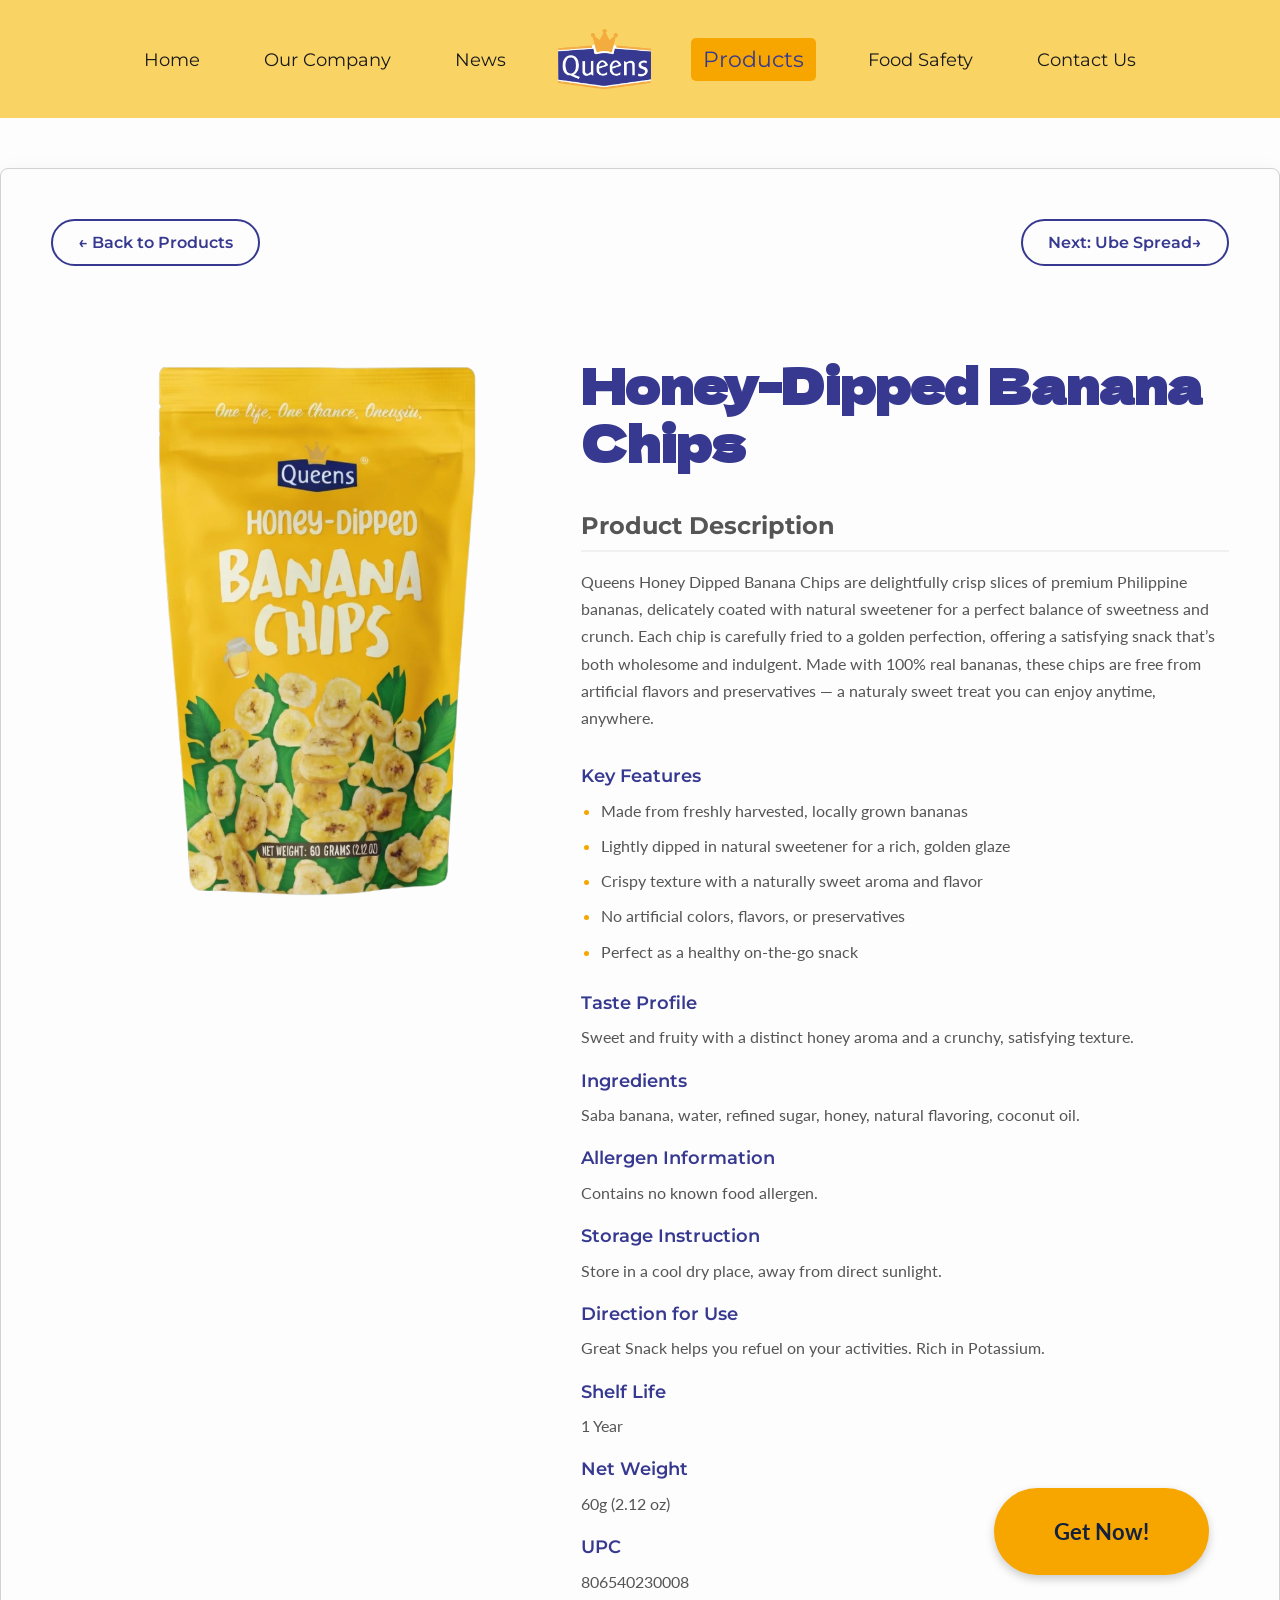
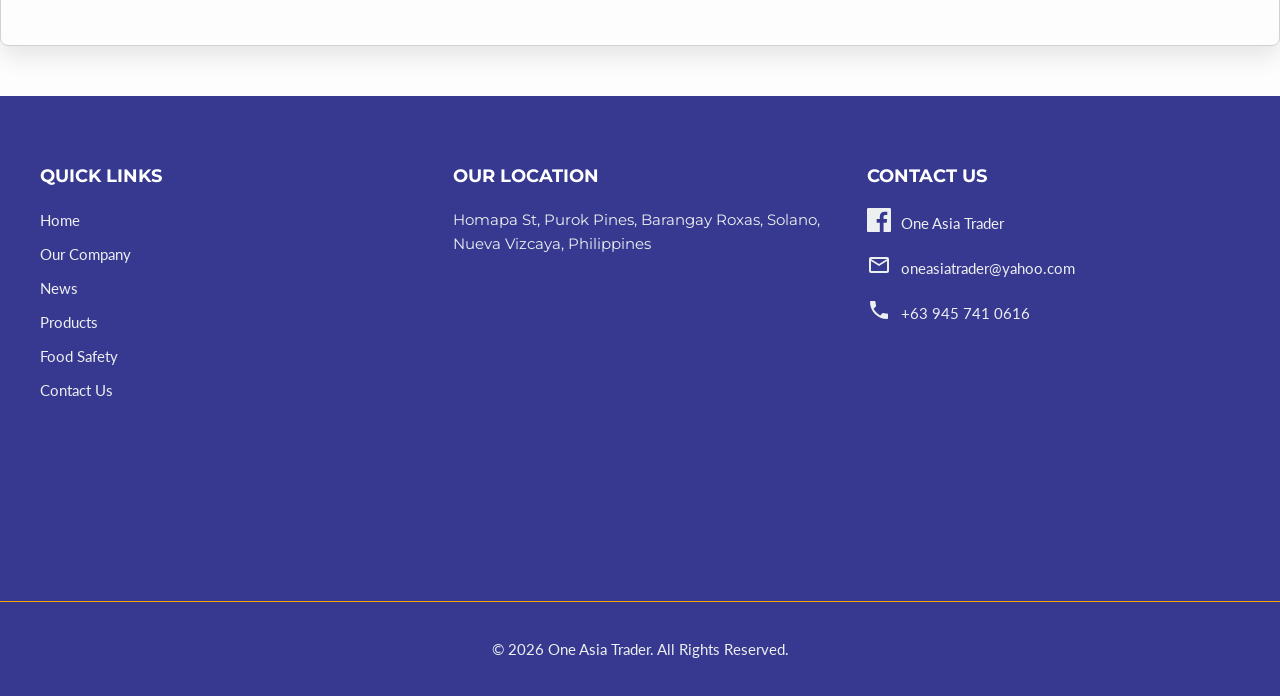
==== commit 94407d2f: "Fixed title Honey-Dipped Banana Chips in HTML" ====
--- a/html/bananachips.html
+++ b/html/bananachips.html
@@ -58,7 +58,7 @@
 
             <div class="product-details-container">
 
-                <h1 class="product-title">Banana Chips</h1>
+                <h1 class="product-title">Honey-Dipped Banana Chips</h1>
                 <div class="product-description">
                     <h2>Product Description</h2>
                     <p>Queens Honey Dipped Banana Chips are delightfully crisp slices of premium Philippine bananas, delicately coated with natural sweetener for a perfect balance of sweetness and crunch. Each chip is carefully fried to a golden perfection, offering a satisfying snack that’s both wholesome and indulgent. Made with 100% real bananas, these chips are free from artificial flavors and preservatives — a naturaly sweet treat you can enjoy anytime, anywhere.</p>
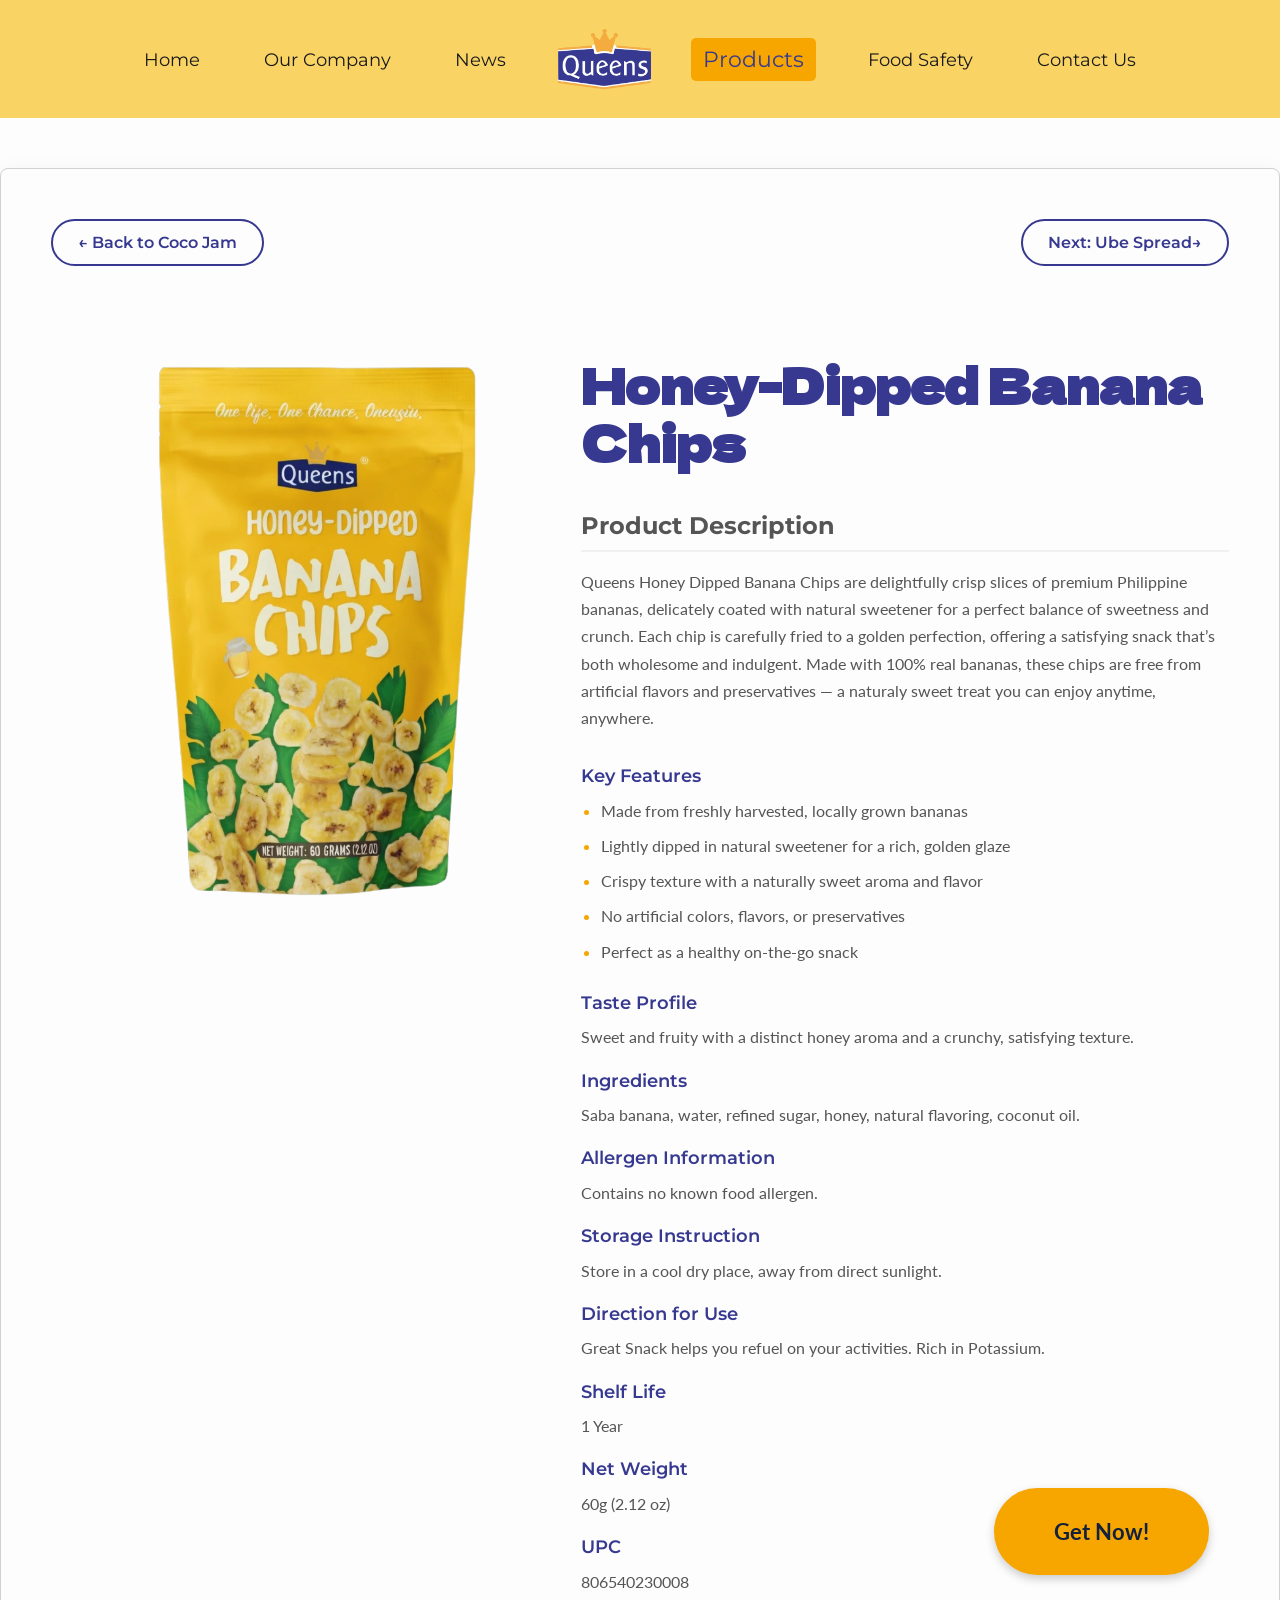
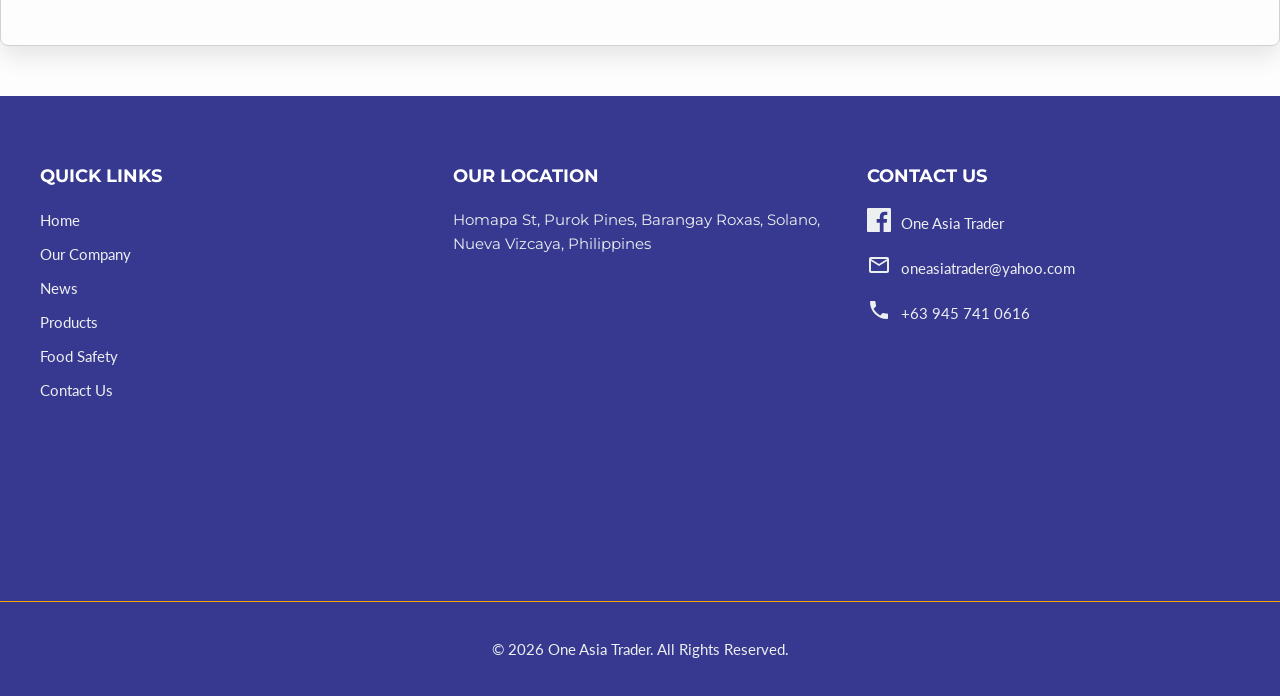
==== commit 59f87fd3: "Button fix in product desc" ====
--- a/html/bananachips.html
+++ b/html/bananachips.html
@@ -48,7 +48,7 @@
         <section class="product-section">
   
             <div class="product-nav-buttons">
-                <a href="../html/products.html" class="nav-btn prev-btn">&larr; Back to Products</a>
+                <a href="../html/cocojam.html" class="nav-btn prev-btn">&larr; Back to Coco Jam</a>
                 <a href="../html/ubespread.html" class="nav-btn next-btn">Next: Ube Spread&rarr;</a>
             </div>
 
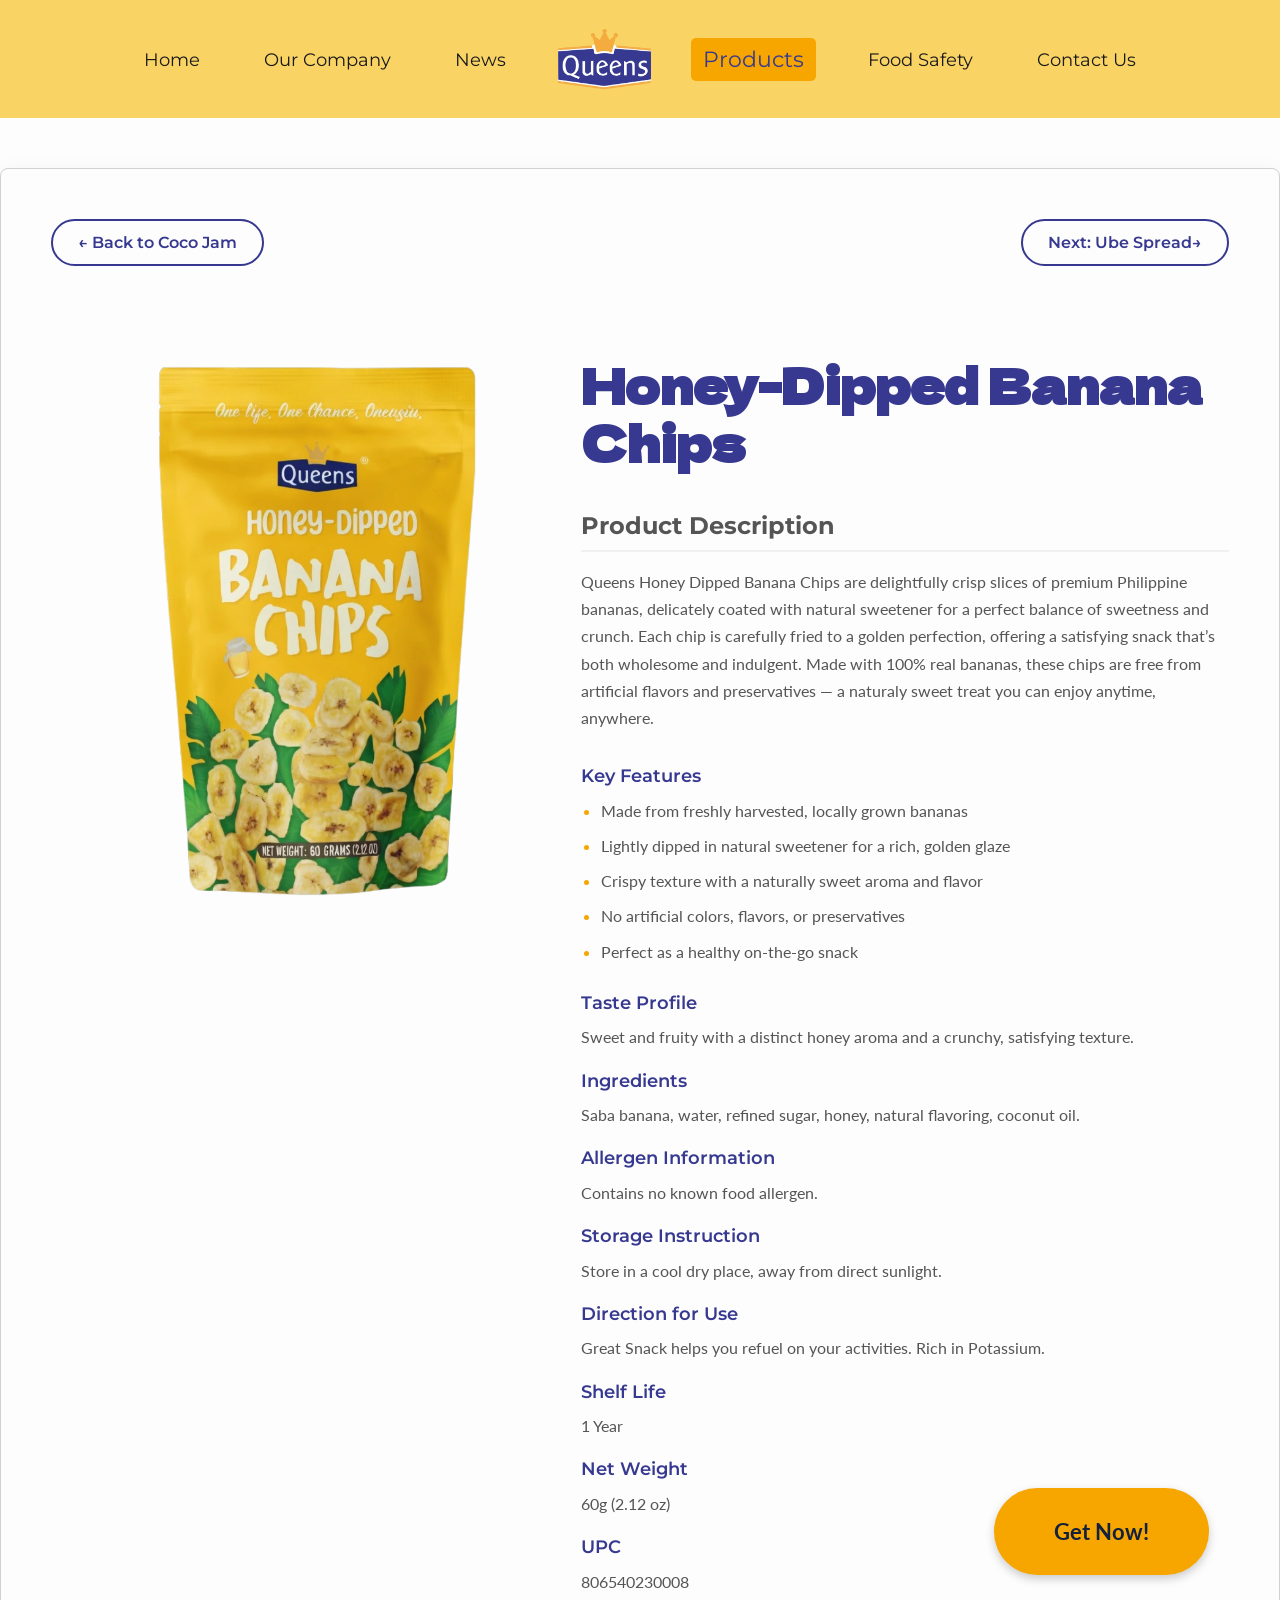
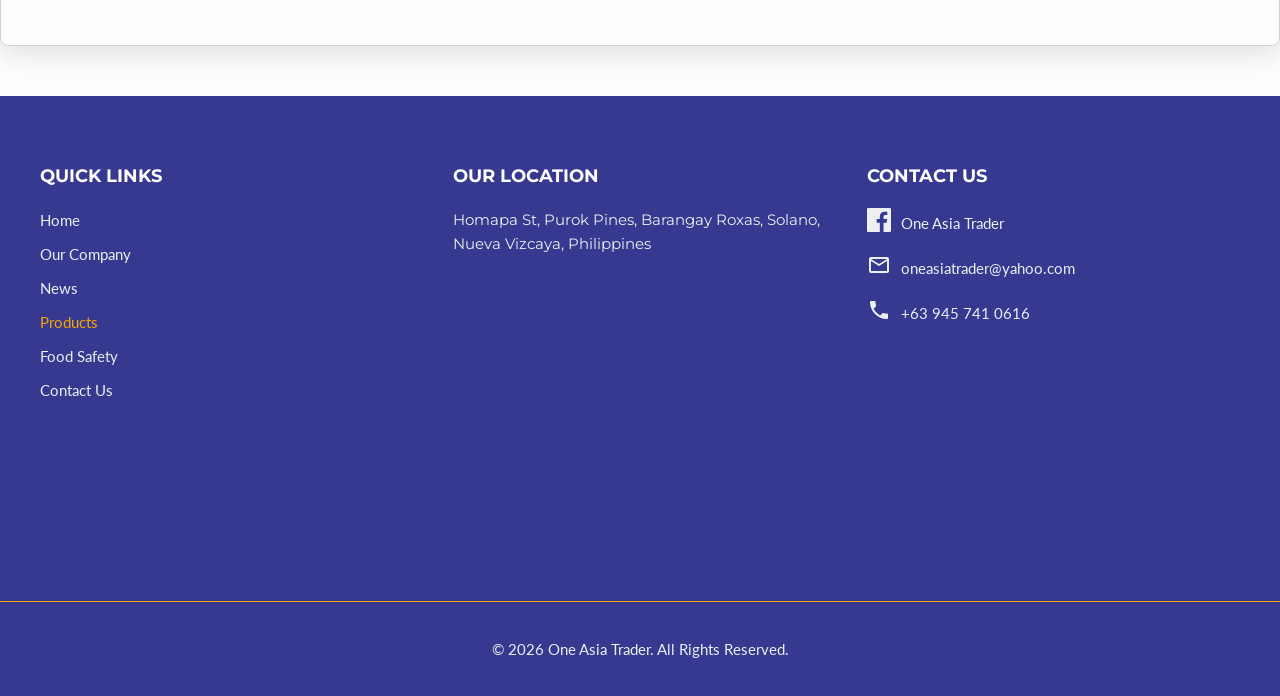
==== commit 5c97dc94: "updated active link" ====
--- a/html/bananachips.html
+++ b/html/bananachips.html
@@ -130,7 +130,7 @@
                         <li><a href="../index.html">Home</a></li>
                         <li><a href="../html/company.html">Our Company</a></li>
                         <li><a href="../html/news.html">News</a></li>
-                        <li><a href="../html/products.html">Products</a></li>
+                        <li><a href="../html/products.html" class="active">Products</a></li>
                         <li><a href="../html/foodsafety.html">Food Safety</a></li>
                         <li><a href="../html/contact.html">Contact Us</a></li>
                     </ul>
--- a/css/stylesheet.css
+++ b/css/stylesheet.css
@@ -34,6 +34,11 @@
     background-color: #f7a600;
     color: #373990;
     border-radius: 5px;
+}
+
+.site-footer li a.active {
+    background-color: transparent;
+    color:  #f7a600;
 }
 
 .navbar img {
@@ -109,7 +114,7 @@
 
 .banner-content {
     position: relative;
-    z-index: 2;
+    z-index: 2; 
     color: white;
     text-align: center;
     padding: 0 20px;
